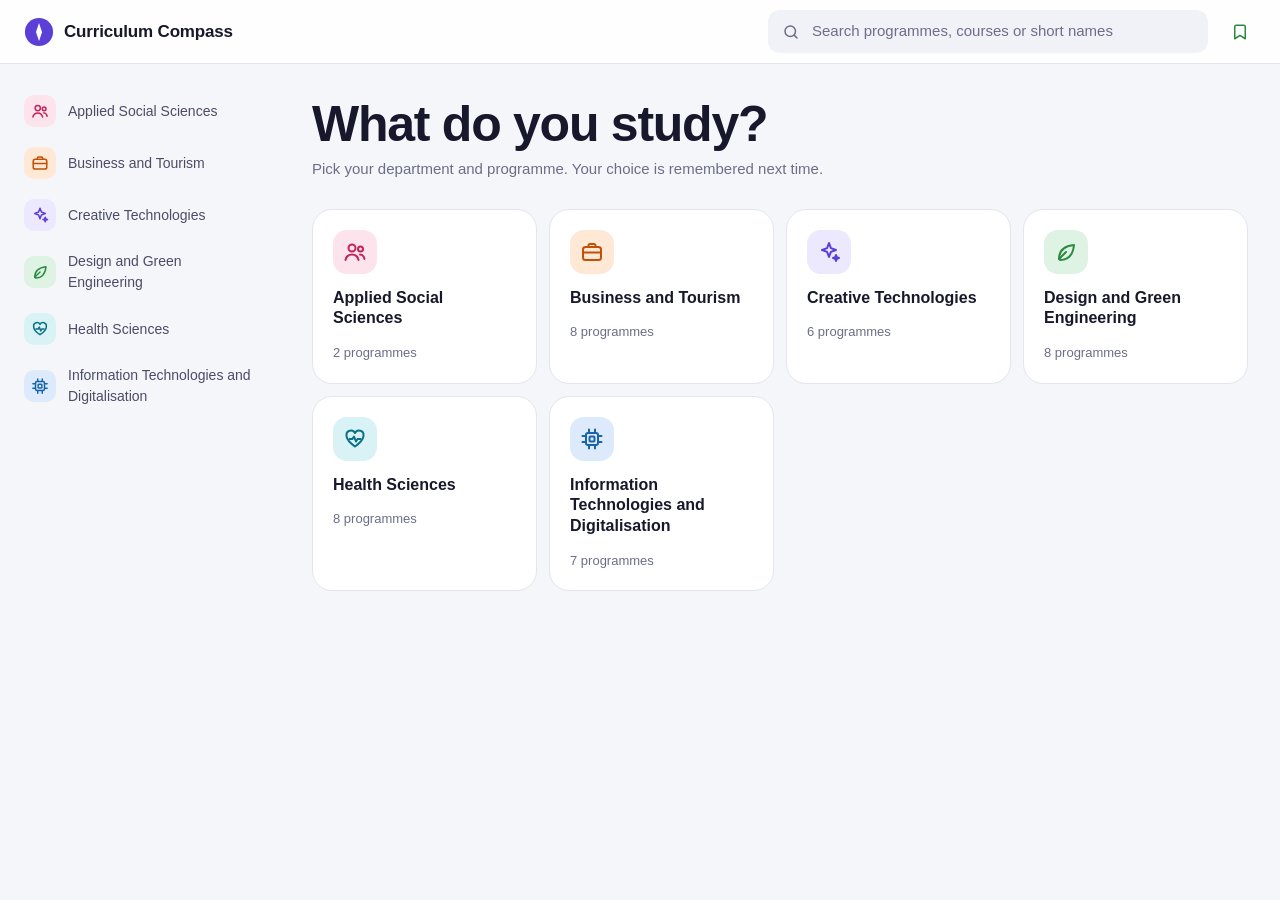
==== index.html @ 70ac7566 "Search, German/English interface, plan for later Co-Authored-By: Claude Opus 5.5 <noreply@anthropic." ====
<!doctype html>
<html lang="en">
<head>
  <meta charset="utf-8">
  <meta name="viewport" content="width=device-width, initial-scale=1">
  <title>Curriculum Compass</title>
  <meta name="description" content="Unofficial overview of the FH Salzburg curricula, tailored to your major, with your electives saved in your browser.">
  <meta name="color-scheme" content="light dark">
  <meta name="theme-color" content="#ffffff" media="(prefers-color-scheme: light)">
  <meta name="theme-color" content="#14151f" media="(prefers-color-scheme: dark)">
  <link rel="icon" href="icon.svg" type="image/svg+xml">
  <link rel="manifest" href="manifest.webmanifest">
  <link rel="stylesheet" href="style.css">
</head>
<body>
  <a class="skip" href="#main" data-l10n="a11y.skip">Skip to content</a>
  <header class="topbar">
    <button class="icon-btn menu-btn" id="menu-btn" type="button" data-l10n-attr="aria-label:nav.showDepartments" aria-expanded="false" aria-controls="side"></button>
    <a class="brand" href="#/" data-l10n-attr="aria-label:app.home">
      <svg class="mark" viewBox="0 0 32 32" aria-hidden="true">
        <circle cx="16" cy="16" r="15" fill="var(--accent)"/>
        <path d="M16 6.5l3.2 9.5L16 25.5l-3.2-9.5z" fill="#fff"/>
        <path d="M16 16h3.2L16 25.5z" fill="#fff" fill-opacity=".5"/>
      </svg>
      <span>Curriculum Compass</span>
    </a>
    <div class="search" id="search-box">
      <label class="search-field">
        <span class="search-icon" aria-hidden="true"></span>
        <input id="search" type="search" autocomplete="off" data-l10n-attr="placeholder:search.placeholder;aria-label:search.label"
               role="combobox" aria-expanded="false" aria-controls="search-results" aria-autocomplete="list">
      </label>
      <div class="search-results" id="search-results" role="listbox"></div>
    </div>
    <span class="status-ico saved" id="saved" tabindex="0" role="img" data-tip="saved" data-l10n-attr="aria-label:status.savedLabel"></span>
  </header>

  <div class="shell">
    <nav class="side" id="side" data-l10n-attr="aria-label:nav.departments"></nav>
    <div class="scrim" id="scrim" aria-hidden="true"></div>

    <main class="main" id="main" tabindex="-1">
      <!-- Start: pick a department and programme -->
      <section class="home" id="home" hidden aria-labelledby="home-title">
        <h1 id="home-title" data-l10n="home.title">What do you study?</h1>
        <p class="subtitle" data-l10n="home.lead"></p>
        <div class="home-stage" id="home-stage"></div>
      </section>

      <div id="page" hidden>
        <div class="title-row">
          <h1 id="title">&nbsp;</h1>
          <button class="icon-btn info" id="prog-info" type="button" data-tip="programme" data-l10n-attr="aria-label:prog.about"></button>
          <button class="icon-btn info" id="share" type="button" data-tip="text" data-l10n-attr="aria-label:prog.share;data-text:prog.share"></button>
        </div>
        <p class="subtitle" id="subtitle"></p>
        <div class="notes-slot" id="notes-slot"></div>

        <div id="pickers"></div>

        <section class="overview" id="overview" aria-label="Semesters"></section>
        <p class="picks-info" id="picks-info"></p>

        <div id="semesters"></div>

        <footer class="foot">
          <p id="source"></p>
          <p data-l10n="foot.disclaimer"></p>
          <p id="report"></p>
          <p><a id="json-link" href="data/index.json" data-l10n="foot.json">Download the data as JSON</a></p>
        </footer>
      </div>
    </main>
  </div>

  <div class="tip" id="tip" role="tooltip"></div>
  <div class="toast" id="toast" role="status" aria-live="polite"></div>

  <script src="app.js"></script>
</body>
</html>
---- style.css ----
/* Curriculum Compass — design "Atlas": quiet surface, details in tooltips. Light and dark follow the system. */
:root {
  --bg: #f5f6fa;
  --surface: #ffffff;
  --surface-2: #f1f2f8;
  --text: #17182b;
  --text-2: #4a4d66;
  --muted: #6b6e88;
  --line: #e3e5ef;
  --line-soft: #eceef5;
  --accent: #5b3fd6;
  --accent-strong: #3f27a8;
  --accent-soft: #ece8fd;
  --accent-line: #ddd5fc;
  --minor: #0b7285;
  --minor-soft: #d9f2f5;
  --minor-line: #bfe6ec;
  --core: #b4b6c8;
  --elec: #e8590c;
  --elec-strong: #a3410a;
  --elec-soft: #fff4eb;
  --warn: #c2410c;
  --warn-soft: #fff1e6;
  --ok: #2b8a3e;
  --tip-bg: #17182b;
  --tip-text: #ffffff;
  --tip-muted: #b9bbd0;
  --tip-chip: #2c2e48;
  --shadow: 0 1px 2px rgba(23, 24, 43, .06), 0 4px 14px rgba(91, 63, 214, .10);
  --tip-shadow: 0 18px 40px rgba(23, 24, 43, .28);
  /* department colours: tile background / icon */
  --as-bg: #fde4ec; --as-fg: #c2255c;
  --bt-bg: #ffe8d6; --bt-fg: #c25106;
  --ct-bg: #ece8fd; --ct-fg: #5b3fd6;
  --ed-bg: #dff3e4; --ed-fg: #2b8a3e;
  --gw-bg: #d9f2f5; --gw-fg: #0b7285;
  --it-bg: #dceafb; --it-fg: #1864ab;
  --spring: cubic-bezier(.2, .9, .25, 1.12);
  --ease-out: cubic-bezier(.16, 1, .3, 1);
  --top: 64px;
  color-scheme: light;
}
@media (prefers-color-scheme: dark) {
  :root {
    --bg: #111219;
    --surface: #1b1c27;
    --surface-2: #242533;
    --text: #eceef8;
    --text-2: #c3c5d6;
    --muted: #9a9db5;
    --line: #2d2f40;
    --line-soft: #262838;
    --accent: #8b74ff;
    --accent-strong: #b3a4ff;
    --accent-soft: #2a2550;
    --accent-line: #3d3570;
    --minor: #3bc9db;
    --minor-soft: #133a40;
    --minor-line: #1f5059;
    --core: #5d6078;
    --elec: #ff9b5c;
    --elec-strong: #ffb383;
    --elec-soft: #3a2516;
    --warn: #ffa26b;
    --warn-soft: #3a2516;
    --ok: #69db7c;
    --tip-bg: #2a2c3e;
    --tip-text: #f4f5fb;
    --tip-muted: #a9abc2;
    --tip-chip: #383b52;
    --shadow: 0 1px 2px rgba(0, 0, 0, .3), 0 6px 18px rgba(0, 0, 0, .35);
    --tip-shadow: 0 18px 40px rgba(0, 0, 0, .5);
    --as-bg: #45192b; --as-fg: #ff8fb5;
    --bt-bg: #45260f; --bt-fg: #ffa94d;
    --ct-bg: #2a2550; --ct-fg: #b3a4ff;
    --ed-bg: #173a22; --ed-fg: #69db7c;
    --gw-bg: #133a40; --gw-fg: #66d9e8;
    --it-bg: #172f4d; --it-fg: #74c0fc;
    color-scheme: dark;
  }
}

* { box-sizing: border-box; }
html { -webkit-text-size-adjust: 100%; }
body {
  margin: 0; background: var(--bg); color: var(--text); transition: background-color .4s, color .4s;
  font: 15px/1.5 Inter, -apple-system, BlinkMacSystemFont, "Segoe UI", Roboto, sans-serif;
}
a { color: var(--accent); }
button { font: inherit; color: inherit; }
svg.i { width: 18px; height: 18px; flex: none; fill: none; stroke: currentColor; stroke-width: 2; stroke-linecap: round; stroke-linejoin: round; }
:focus-visible { outline: 2px solid var(--accent); outline-offset: 2px; }

/* ---------- Top bar ---------- */
.topbar {
  position: sticky; top: 0; z-index: 40; height: var(--top);
  display: flex; align-items: center; gap: 16px; padding: 0 24px;
  background: color-mix(in srgb, var(--surface) 88%, transparent);
  backdrop-filter: saturate(1.6) blur(14px); -webkit-backdrop-filter: saturate(1.6) blur(14px);
  border-bottom: 1px solid var(--line);
}
.brand { display: flex; align-items: center; gap: 10px; color: var(--text); text-decoration: none; font-weight: 700; font-size: 17px; letter-spacing: -.01em; white-space: nowrap; }
.mark { width: 30px; height: 30px; }
.search { position: relative; flex: 0 1 440px; margin-left: auto; min-width: 0; }
.search-field { display: flex; align-items: center; gap: 10px; padding: 9px 14px; border-radius: 12px; background: var(--surface-2); color: var(--muted); transition: box-shadow .2s; }
.search-field:focus-within { box-shadow: 0 0 0 2px var(--accent); }
.search-field input { flex: 1; min-width: 0; border: 0; background: none; font: inherit; color: var(--text); outline: none; }
.search-field input::placeholder { color: var(--muted); }
.search-results {
  position: absolute; top: calc(100% + 8px); left: 0; right: 0; padding: 6px; border-radius: 16px;
  background: var(--surface); border: 1px solid var(--line); box-shadow: var(--tip-shadow);
  opacity: 0; visibility: hidden; transform: translateY(-4px) scale(.98); transform-origin: top center;
  transition: opacity .15s, transform .3s var(--spring), visibility 0s linear .3s;
}
.search-results.open { opacity: 1; visibility: visible; transform: none; transition: opacity .15s, transform .35s var(--spring), visibility 0s; }
.result { display: flex; align-items: center; gap: 12px; width: 100%; padding: 8px 10px; border: 0; border-radius: 10px; background: none; text-align: left; cursor: pointer; }
.result[aria-selected="true"], .result:hover { background: var(--surface-2); }
.result b { display: block; font-weight: 600; }
.result small { display: block; color: var(--muted); font-size: 12px; }
.result mark { background: color-mix(in srgb, var(--elec) 28%, transparent); color: inherit; border-radius: 3px; }
.result-empty { padding: 14px 12px; color: var(--muted); font-size: 14px; }
.result-head { margin: 8px 10px 4px; font-size: 11px; font-weight: 700; letter-spacing: .07em; text-transform: uppercase; color: var(--muted); }
.search-results { max-height: min(70vh, 560px); overflow-y: auto; }
.icon-btn {
  display: grid; place-items: center; flex: none; width: 40px; height: 40px; padding: 0;
  border-radius: 12px; border: 1px solid var(--line); background: var(--surface); color: var(--text-2); cursor: pointer;
  transition: border-color .2s, color .2s, transform .3s var(--spring);
}
.icon-btn:hover { border-color: var(--accent-line); color: var(--accent); }
.icon-btn:active { transform: scale(.94); }
/* Status only (saved / offline): an icon, not a button. */
.status-ico { display: grid; place-items: center; flex: none; width: 32px; height: 32px; border-radius: 50%; cursor: default; }
.saved { color: var(--ok); transition: color .3s; }
.saved.pop svg.i { animation: pop .45s var(--spring) both; }
@keyframes pop { from { opacity: 0; transform: scale(.5) rotate(-12deg); } }
body.is-offline .saved { color: var(--warn); }
.menu-btn { display: none; }

/* ---------- Shell ---------- */
.shell { display: flex; max-width: 1440px; margin: 0 auto; }
.side {
  position: sticky; top: var(--top); align-self: flex-start; flex: 0 0 280px;
  height: calc(100vh - var(--top)); overflow-y: auto; padding: 22px 14px 40px;
  scrollbar-width: thin;
}
.main { flex: 1 1 auto; min-width: 0; padding: 34px 32px 72px; }
.scrim { display: none; }

/* Sidebar */
.dept { margin-bottom: 2px; }
.dept-btn {
  display: flex; align-items: center; gap: 12px; width: 100%; padding: 9px 10px; border: 0; border-radius: 12px;
  background: none; text-align: left; font-size: 14px; font-weight: 500; color: var(--text-2); cursor: pointer;
  transition: background-color .25s, box-shadow .25s, color .2s;
}
.dept-btn:hover { background: color-mix(in srgb, var(--surface) 70%, transparent); color: var(--text); }
.dept.open .dept-btn { background: var(--surface); box-shadow: var(--shadow); color: var(--text); font-weight: 650; }
.dept-ico { display: grid; place-items: center; flex: none; width: 32px; height: 32px; border-radius: 10px; transition: background-color .25s, color .25s; }
.dept-ico svg.i { width: 18px; height: 18px; }
.dept.open .dept-ico { background: var(--fg) !important; color: var(--surface) !important; }
.dept-list { display: grid; grid-template-rows: 0fr; transition: grid-template-rows .4s var(--ease-out); }
.dept.open .dept-list { grid-template-rows: 1fr; }
.dept-list > div { overflow: hidden; }
.dept-list ul { list-style: none; margin: 4px 0 10px 54px; padding: 0 0 0 10px; border-left: 2px solid var(--accent-line); opacity: 0; transform: translateY(-4px); transition: opacity .25s, transform .35s var(--ease-out); }
.dept.open .dept-list ul { opacity: 1; transform: none; }
.prog-link {
  display: flex; align-items: baseline; gap: 6px; padding: 6px 8px; border-radius: 8px;
  font-size: 13px; color: var(--text-2); text-decoration: none; transition: background-color .2s, color .2s;
}
.prog-link:hover { background: var(--surface-2); color: var(--text); }
/* Active = colour and background only; a bolder weight would re-wrap long names and shift the list. */
.prog-link[aria-current="page"] { background: var(--accent-soft); color: var(--accent-strong); }
.prog-link:focus-visible { outline-offset: -2px; }
.list-head { margin: 10px 8px 4px; font-size: 11px; font-weight: 700; letter-spacing: .07em; text-transform: uppercase; color: var(--muted); }
.list-head:first-child { margin-top: 2px; }
.prog-link > span { min-width: 0; }
.prog-link em { display: block; font-style: normal; font-size: 11px; color: var(--muted); }
.prog-link[aria-current="page"] em { color: var(--accent-strong); opacity: .8; }
.prog-link small { margin-left: auto; flex: none; white-space: nowrap; font-size: 11px; font-weight: 600; color: var(--muted); }
.prog-link[aria-current="page"] small { color: var(--accent-strong); }
.missing { padding: 6px 8px; font-size: 13px; color: var(--muted); cursor: default; border-radius: 8px; }
.missing:focus-visible { outline-offset: -2px; }

/* ---------- Page ---------- */
#page, #home { transition: opacity .18s ease-in, transform .18s ease-in; }
#page.out, #home.out { opacity: 0; transform: translateY(-6px); }
#page.in, #home.in { animation: enter .5s var(--ease-out) both; }
.main:focus { outline: none; }

/* Skip link: only visible when focused with the keyboard */
.skip {
  position: fixed; z-index: 120; top: 10px; left: 12px; padding: 10px 14px; border-radius: 10px;
  background: var(--accent); color: #fff; font-weight: 600; text-decoration: none;
  transform: translateY(-160%); transition: transform .3s var(--spring);
}
.skip:focus { transform: none; }

/* ---------- Start page ---------- */
.home h1 { margin-bottom: 0; }
.home-stage { margin-top: 28px; }
.home-grid { display: grid; grid-template-columns: repeat(auto-fill, minmax(220px, 1fr)); gap: 12px; }
.dept-tile {
  display: flex; flex-direction: column; align-items: flex-start; gap: 14px; padding: 20px; border-radius: 20px;
  border: 1px solid var(--line); background: var(--surface); text-align: left; cursor: pointer;
  transition: border-color .25s, transform .35s var(--spring), box-shadow .3s;
}
.dept-tile:hover { transform: translateY(-3px); border-color: color-mix(in srgb, var(--fg) 45%, var(--line)); box-shadow: var(--shadow); }
.dept-tile:active { transform: scale(.98); }
.dept-tile .dept-ico, .home-dept .dept-ico { width: 44px; height: 44px; border-radius: 14px; background: var(--bg); color: var(--fg); transition: transform .45s var(--spring); }
.dept-tile:hover .dept-ico { transform: rotate(-6deg) scale(1.06); }
.dept-tile .dept-ico svg.i, .home-dept .dept-ico svg.i { width: 24px; height: 24px; }
.dept-tile b { font-size: 16px; font-weight: 650; line-height: 1.3; }
.dept-tile small { color: var(--muted); font-size: 13px; }
.back {
  display: inline-flex; align-items: center; gap: 8px; padding: 6px 10px 6px 6px; margin-left: -6px; border: 0; border-radius: 10px;
  background: none; color: var(--accent); font-weight: 600; cursor: pointer; transition: background-color .2s;
}
.back:hover { background: var(--accent-soft); }
.home-dept { display: flex; align-items: center; gap: 14px; margin: 18px 0 14px; }
.home-dept h2 { margin: 0; font-size: 24px; letter-spacing: -.01em; }
.home-list { list-style: none; margin: 0; padding: 0; max-width: 640px; }
.home-list .prog-link { padding: 12px 14px; font-size: 15px; border-radius: 12px; }
.home-list .prog-link em { font-size: 12px; margin-top: 2px; }
.home-list .list-head { margin: 18px 14px 6px; }
.title-row { display: flex; align-items: center; gap: 14px; }
h1 { margin: 0; font-size: clamp(32px, 5vw, 50px); line-height: 1.04; letter-spacing: -.025em; font-weight: 700; }
.info { width: 34px; height: 34px; border-radius: 50%; color: var(--accent); border-color: var(--accent-line); }
.subtitle { margin: 8px 0 0; color: var(--muted); font-size: 15px; }
.notes-slot { display: grid; grid-template-rows: 0fr; justify-items: start; overflow: hidden; transition: grid-template-rows .38s var(--ease-out), margin .38s var(--ease-out); }
.notes-slot.open { grid-template-rows: 1fr; margin-top: 12px; }
.notes-slot > .notes-inner { min-height: 0; overflow: hidden; }
.note-pill {
  display: inline-flex; align-items: center; gap: 8px; padding: 6px 12px; border-radius: 999px; border: 0;
  background: var(--warn-soft); color: var(--warn); font-size: 13px; font-weight: 600; cursor: default;
}
.note-pill svg.i { width: 16px; height: 16px; }

/* Track pickers */
.picker { margin-top: 26px; }
.picker-label { display: flex; align-items: center; gap: 8px; margin: 0 0 10px; font-size: 12px; font-weight: 700; letter-spacing: .07em; text-transform: uppercase; color: var(--muted); }
.picker-label small { text-transform: none; letter-spacing: 0; font-weight: 500; }
.pills { display: flex; flex-wrap: wrap; gap: 10px; }
.pill {
  display: flex; align-items: center; gap: 10px; padding: 11px 16px; border-radius: 14px;
  border: 1px solid var(--line); background: var(--surface); font-size: 15px; font-weight: 600; color: var(--text-2); cursor: pointer;
  transition: background-color .3s var(--ease-out), border-color .3s, color .3s, box-shadow .3s, transform .3s var(--spring);
}
.pill svg.i { width: 20px; height: 20px; color: var(--pill, var(--accent)); transition: color .3s; }
.pill:hover { border-color: var(--pill-line, var(--accent-line)); color: var(--text); }
.pill:active { transform: scale(.97); }
.pill[aria-checked="true"] { background: var(--pill, var(--accent)); border-color: var(--pill, var(--accent)); color: #fff; box-shadow: 0 6px 18px color-mix(in srgb, var(--pill, var(--accent)) 30%, transparent); }
.pill[aria-checked="true"] svg.i { color: #fff; }
.picker.minor { --pill: var(--minor); --pill-line: var(--minor-line); }
@media (prefers-color-scheme: dark) { .pill[aria-checked="true"] { color: #12121a; } .pill[aria-checked="true"] svg.i { color: #12121a; } }

/* Semester cards */
/* All semesters in one row; with more than four the cards stack ring over text so they stay narrow. */
.overview { display: grid; grid-template-columns: repeat(var(--n, 4), minmax(0, 1fr)); gap: 12px; margin-top: 30px; }
.overview.many .sem-card { flex-direction: column; align-items: flex-start; gap: 10px; }
.sem-card {
  display: flex; align-items: center; gap: 14px; padding: 16px; border-radius: 18px; border: 1px solid var(--line);
  background: var(--surface); text-align: left; cursor: pointer; transition: border-color .2s, transform .3s var(--spring);
}
.sem-card:hover { border-color: var(--accent-line); transform: translateY(-2px); }
.ring { width: 46px; height: 46px; flex: none; transition: transform .55s var(--spring); }
.sem-card:hover .ring, .sem-card:focus-visible .ring { transform: rotate(18deg) scale(1.08); }
.ring .track { stroke: var(--line-soft); }
.ring .seg { transition: stroke-dasharray .7s var(--ease-out), stroke-dashoffset .7s var(--ease-out), opacity .3s, stroke-width .4s var(--spring); }
.sem-card:hover .ring .seg, .sem-card:focus-visible .ring .seg { stroke-width: 6; }
.ring .seg.core { stroke: var(--core); }
.ring .seg.spec { stroke: var(--accent); }
.ring .seg.minor { stroke: var(--minor); }
.ring .seg.elec { stroke: var(--elec); }
.sem-card > span { min-width: 0; white-space: nowrap; }
.sem-card small { display: block; font-size: 13px; color: var(--muted); }
.sem-card b { display: block; font-size: 22px; font-weight: 700; letter-spacing: -.01em; font-variant-numeric: tabular-nums; }
.sem-card.off b { color: var(--warn); }
.per-day {
  display: inline-flex; align-items: center; gap: 5px; margin-top: 6px; padding: 2px 8px 2px 6px; border-radius: 999px;
  background: var(--surface-2); color: var(--text-2); font-size: 12px; font-style: normal; font-weight: 500;
}
.per-day svg.i { width: 12px; height: 12px; stroke-width: 2.2; }
.picks-info { display: flex; align-items: center; gap: 8px; min-height: 22px; margin: 12px 0 0; font-size: 13px; color: var(--muted); }
.picks-info svg.i { width: 16px; height: 16px; color: var(--elec); }

/* Semesters */
.semester { margin-top: 46px; scroll-margin-top: calc(var(--top) + 20px); }
.sem-head { display: flex; align-items: baseline; justify-content: space-between; gap: 12px; margin-bottom: 4px; }
.sem-head h2 { margin: 0; font-size: 28px; letter-spacing: -.02em; }
.sem-head .sum { display: inline-flex; align-items: center; gap: 8px; border: 0; background: none; padding: 4px 0; font-size: 14px; font-weight: 600; color: var(--muted); cursor: default; }
.sem-head .warn-ico { display: inline-grid; place-items: center; color: var(--warn); }
.group { margin-top: 18px; }
.group-head { display: flex; align-items: center; gap: 8px; margin: 0 0 10px; font-size: 14px; font-weight: 650; color: var(--text-2); }
.group-head svg.i { width: 18px; height: 18px; }
.group-head.spec { color: var(--accent-strong); }
.group-head.minor { color: var(--minor); }
.group-head.elec { color: var(--elec-strong); }
.group-head .rule { font-weight: 500; color: var(--muted); }
.group-head .hint { display: inline-grid; place-items: center; width: 24px; height: 24px; padding: 0; border: 0; border-radius: 50%; background: none; color: var(--muted); cursor: default; }
.group-head .hint svg.i { width: 16px; height: 16px; }
.group-head .clear {
  margin-left: auto; border: 0; background: none; padding: 2px 4px; font-size: 13px; color: var(--accent); cursor: pointer;
  opacity: 0; transform: translateX(6px); visibility: hidden;
  transition: opacity .2s, transform .35s var(--spring), visibility 0s linear .35s;
}
.group-head .clear.show { opacity: 1; transform: none; visibility: visible; transition: opacity .2s, transform .35s var(--spring), visibility 0s; }
.slot { transition: height .45s var(--ease-out); }
.slot.sizing { overflow: hidden; }
.rows { display: flex; flex-direction: column; gap: 6px; }

/* A course: one line, folds out its details */
.course {
  border-radius: 14px; border: 1px solid var(--line-soft); background: var(--surface);
  transition: border-color .2s, background-color .2s, box-shadow .3s;
}
.course:hover, .course.open { border-color: var(--row-line, var(--line)); }
.course.open { box-shadow: var(--shadow); }
.course.spec { --row-line: var(--accent-line); border-color: color-mix(in srgb, var(--accent-line) 60%, var(--line-soft)); }
.course.minor { --row-line: var(--minor-line); }
.row { display: flex; align-items: center; gap: 10px; padding: 7px 16px; cursor: pointer; }
.stripe { flex: none; width: 4px; height: 22px; border-radius: 2px; background: var(--core); }
.course.spec .stripe { background: var(--accent); }
.course.minor .stripe { background: var(--minor); }
.row-title { flex: 1; min-width: 0; padding: 6px 0; border: 0; background: none; text-align: left; font-weight: 550; color: var(--text); cursor: pointer; }
.row-title:focus-visible { outline-offset: 4px; border-radius: 4px; }
.row .chev { width: 16px; height: 16px; color: var(--muted); transition: transform .4s var(--spring), color .2s; }
.course:hover .chev { color: var(--text-2); }
.course.open .chev { transform: rotate(180deg); }
.details { display: grid; grid-template-rows: 0fr; transition: grid-template-rows .42s var(--ease-out); }
.course.open .details { grid-template-rows: 1fr; }
.details > div { overflow: hidden; }
.details .inner {
  padding: 2px 18px 16px 30px; font-size: 14px; color: var(--text-2);
  opacity: 0; transform: translateY(-6px); transition: opacity .2s ease-in, transform .3s ease-in;
}
.course.open .details .inner { opacity: 1; transform: none; transition: opacity .3s ease-out .06s, transform .45s var(--spring) .04s; }
.details h4.first { margin-top: 4px; }
.details h4 { margin: 14px 0 4px; font-size: 13px; font-weight: 650; color: var(--text); }
.details p { margin: 0; max-width: 75ch; line-height: 1.55; }
.details .facts { font-size: 13px; color: var(--muted); }
.details .meta { margin-top: 12px; font-size: 12px; color: var(--muted); }
.chip { flex: none; padding: 3px 8px; border-radius: 7px; background: var(--surface-2); font-size: 12px; font-weight: 650; color: var(--text-2); cursor: default; }
.num { flex: none; text-align: right; font-size: 13px; color: var(--muted); font-variant-numeric: tabular-nums; cursor: default; }
.num.sws { width: 60px; }
.num.assess { width: 48px; }
.num.hours { width: 52px; }
.num.ects { width: 72px; font-size: 14px; font-weight: 650; color: var(--text-2); }
.course.spec .num.ects { color: var(--accent-strong); }
.course.minor .num.ects { color: var(--minor); }

/* Choice cards */
.cards { display: grid; grid-template-columns: repeat(auto-fill, minmax(230px, 1fr)); gap: 10px; }
.opt {
  display: flex; align-items: center; gap: 12px; padding: 14px 16px; border-radius: 16px;
  border: 1px solid var(--line); background: var(--surface); text-align: left; cursor: pointer;
  transition: border-color .25s, background-color .3s var(--ease-out), opacity .35s var(--ease-out), transform .3s var(--spring);
}
.opt:hover { border-color: var(--opt, var(--elec)); }
.opt:active { transform: scale(.98); }
.opt .box { display: grid; place-items: center; flex: none; width: 24px; height: 24px; border-radius: 50%; border: 2px solid color-mix(in srgb, var(--muted) 60%, transparent); color: #fff; transition: background-color .25s, border-color .25s; }
.opt.multi .box { border-radius: 7px; }
.opt .box svg.i { width: 13px; height: 13px; stroke-width: 3; opacity: 0; transform: scale(.4); transition: opacity .2s, transform .35s var(--spring); }
.opt[aria-checked="true"] { border: 1px solid var(--opt, var(--elec)); background: var(--opt-soft, var(--elec-soft)); box-shadow: inset 0 0 0 1px var(--opt, var(--elec)); }
.opt[aria-checked="true"] .box { background: var(--opt, var(--elec)); border-color: var(--opt, var(--elec)); }
.opt[aria-checked="true"] .box svg.i { opacity: 1; transform: none; }
.opt .lbl { flex: 1; min-width: 0; font-weight: 600; }
.opt .lbl small { display: block; font-weight: 500; font-size: 12px; color: var(--muted); }
.opt .e { flex: none; font-size: 13px; font-weight: 650; color: var(--opt-strong, var(--elec-strong)); }
.opt .tag { display: inline-block; margin-left: 6px; padding: 1px 7px; border-radius: 999px; background: var(--accent); color: #fff; font-size: 11px; font-weight: 650; vertical-align: 1px; }
.opt[disabled] { cursor: default; }
.group.full .opt[aria-checked="false"] { opacity: .55; }
.group.spec-choice { --opt: var(--accent); --opt-soft: var(--accent-soft); --opt-strong: var(--accent-strong); }
.slot-card {
  display: flex; align-items: center; gap: 12px; padding: 14px 16px; border-radius: 16px;
  border: 1.5px dashed var(--line); background: transparent; cursor: default; text-align: left;
}
.slot-card .lbl { flex: 1; font-weight: 600; color: var(--text-2); }
.slot-card .e { font-size: 13px; font-weight: 650; color: var(--muted); }

/* A course reached from the search glows briefly */
.flash { animation: flash 1.6s var(--ease-out) both; }
@keyframes flash {
  0%, 30% { box-shadow: 0 0 0 3px var(--accent); border-color: var(--accent); }
  100% { box-shadow: 0 0 0 3px transparent; }
}

/* Toast (link copied, shared plan opened) */
.toast {
  position: fixed; z-index: 110; left: 50%; bottom: 24px; display: flex; align-items: center; gap: 14px;
  padding: 12px 16px; border-radius: 14px; background: var(--tip-bg); color: var(--tip-text); box-shadow: var(--tip-shadow);
  font-size: 14px; opacity: 0; pointer-events: none; transform: translate(-50%, 12px) scale(.98);
  transition: opacity .2s ease-in, transform .25s ease-in;
}
.toast.show { opacity: 1; pointer-events: auto; transform: translate(-50%, 0); transition: opacity .2s ease-out, transform .4s var(--spring); }
.toast button { border: 0; background: none; padding: 2px 4px; color: var(--accent-strong); font-weight: 650; cursor: pointer; }
@media (prefers-color-scheme: light) { .toast button { color: #b3a4ff; } }

.foot { margin-top: 64px; padding-top: 20px; border-top: 1px solid var(--line); font-size: 13px; color: var(--muted); }
.foot p { margin: 4px 0; }

/* ---------- Tooltip (one shared element) ---------- */
.tip {
  position: fixed; z-index: 100; top: 0; left: 0; max-width: min(360px, calc(100vw - 24px));
  padding: 12px 14px; border-radius: 14px; background: var(--tip-bg); color: var(--tip-text);
  font-size: 13px; line-height: 1.45; box-shadow: var(--tip-shadow); pointer-events: none;
  opacity: 0; transform: translateY(var(--from, 6px)) scale(.98);
  transition: opacity .14s ease-in, transform .2s ease-in;
}
.tip.show { opacity: 1; transform: none; transition: opacity .18s ease-out, transform .32s var(--spring); }
.tip::after {
  content: ""; position: absolute; left: var(--ax, 50%); margin-left: -7px; border: 7px solid transparent;
}
.tip.above::after { top: 100%; border-top-color: var(--tip-bg); }
.tip.below::after { bottom: 100%; border-bottom-color: var(--tip-bg); }
.tip.below { --from: -6px; }
.tip b { font-weight: 650; }
.tip .t-title { display: block; font-size: 14px; margin-bottom: 6px; }
.tip .t-muted { display: block; color: var(--tip-muted); }
.tip .t-meta { display: block; margin-top: 8px; font-size: 12px; color: var(--tip-muted); }
.tip .t-line { display: flex; justify-content: space-between; gap: 16px; }
.tip .t-sep { display: block; height: 1px; margin: 8px 0; background: color-mix(in srgb, var(--tip-text) 14%, transparent); }
.tip .t-line i { display: inline-block; width: 8px; height: 8px; border-radius: 50%; margin-right: 8px; }
.tip ul { margin: 6px 0 0; padding-left: 16px; }
.tip li + li { margin-top: 2px; }
.tip p { margin: 0; }
.tip p + p { margin-top: 8px; }
.tip.small { padding: 8px 12px; font-size: 12px; white-space: nowrap; }

/* ---------- Motion ---------- */
.enter { animation: enter .5s var(--ease-out) both; animation-delay: calc(var(--i, 0) * 30ms); }
.leave { animation: leave .16s ease-in both; }
@keyframes enter { from { opacity: 0; transform: translateY(8px); filter: blur(3px); } }
@keyframes leave { to { opacity: 0; transform: translateY(-6px); } }

/* ---------- Small screens ---------- */
@media (max-width: 900px) {
  :root { --top: 60px; }
  .topbar { padding: 0 12px; gap: 10px; }
  .menu-btn { display: grid; }
  .brand span { display: none; }
  .side {
    position: fixed; z-index: 60; top: 0; left: 0; bottom: 0; height: auto; width: min(300px, 86vw);
    background: var(--bg); box-shadow: var(--tip-shadow); padding-top: 18px;
    transform: translateX(-104%); transition: transform .4s var(--ease-out);
  }
  body.side-open .side { transform: none; }
  .scrim { display: block; position: fixed; inset: 0; z-index: 55; background: rgba(0, 0, 0, .25); opacity: 0; pointer-events: none; transition: opacity .3s; }
  body.side-open .scrim { opacity: 1; pointer-events: auto; }
  .main { padding: 26px 16px 56px; }
}
@media (max-width: 1100px) {
  .overview.many { --n: 3 !important; }
}
@media (max-width: 600px) {
  .overview { --n: 2 !important; gap: 8px; }
  .overview.many { --n: 3 !important; }
  .sem-card { gap: 10px; padding: 12px; }
  .ring { width: 36px; height: 36px; }
  .sem-card b { font-size: 18px; }
  .num.sws, .num.assess, .num.hours { display: none; }
  .row { padding: 6px 12px; }
  .details .inner { padding-left: 24px; padding-right: 12px; }
  .search-field { padding: 8px 12px; }
}
/* Touch: tooltips open as a card at the bottom */
@media (hover: none) {
  .tip.sheet { left: 12px !important; right: 12px; top: auto !important; bottom: 12px; max-width: none; white-space: normal; --from: 12px; }
  .tip.sheet::after { display: none; }
}
@media (prefers-reduced-motion: reduce) {
  *, *::before, *::after { animation-duration: 1ms !important; animation-delay: 0ms !important; transition-duration: 1ms !important; }
}
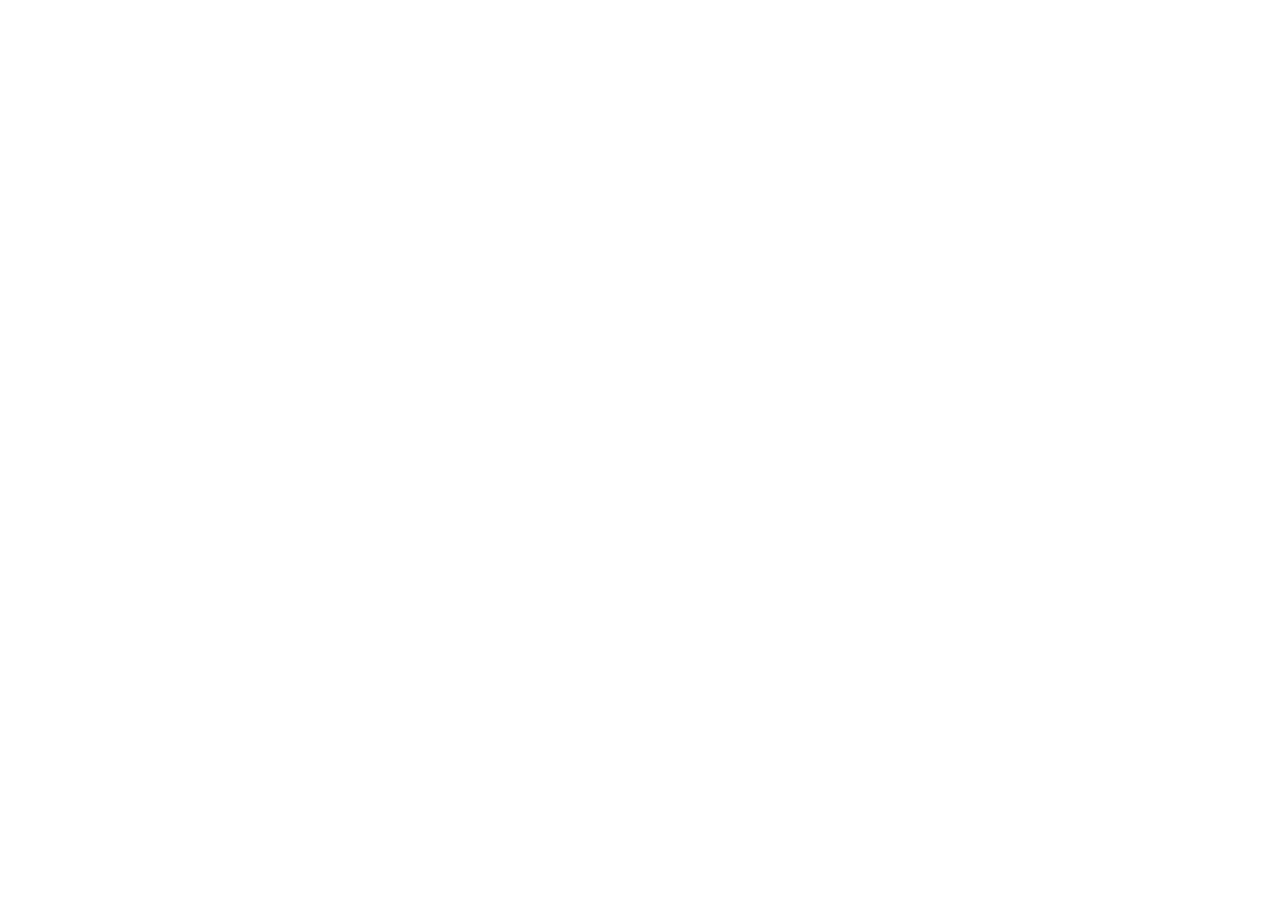
==== commit f989f48b: "Redirect to simon.schnetzer.at/compass Co-Authored-By: Claude Opus 5.5 <noreply@anthropic.com>" ====
--- a/index.html
+++ b/index.html
@@ -3,79 +3,15 @@
 <head>
   <meta charset="utf-8">
   <meta name="viewport" content="width=device-width, initial-scale=1">
-  <title>Curriculum Compass</title>
-  <meta name="description" content="Unofficial overview of the FH Salzburg curricula, tailored to your major, with your electives saved in your browser.">
-  <meta name="color-scheme" content="light dark">
-  <meta name="theme-color" content="#ffffff" media="(prefers-color-scheme: light)">
-  <meta name="theme-color" content="#14151f" media="(prefers-color-scheme: dark)">
-  <link rel="icon" href="icon.svg" type="image/svg+xml">
-  <link rel="manifest" href="manifest.webmanifest">
-  <link rel="stylesheet" href="style.css">
+  <title>Curriculum Compass has moved</title>
+  <meta name="robots" content="noindex">
+  <link rel="canonical" href="https://simon.schnetzer.at/compass/">
+  <!-- Keeps the #/programme/... part, so old links still open the same view. -->
+  <script>location.replace("https://simon.schnetzer.at/compass/" + location.hash);</script>
+  <noscript><meta http-equiv="refresh" content="0; url=https://simon.schnetzer.at/compass/"></noscript>
+  <style>body{font:16px/1.5 system-ui,sans-serif;max-width:32rem;margin:20vh auto;padding:0 16px;color:#1d1d29}</style>
 </head>
 <body>
-  <a class="skip" href="#main" data-l10n="a11y.skip">Skip to content</a>
-  <header class="topbar">
-    <button class="icon-btn menu-btn" id="menu-btn" type="button" data-l10n-attr="aria-label:nav.showDepartments" aria-expanded="false" aria-controls="side"></button>
-    <a class="brand" href="#/" data-l10n-attr="aria-label:app.home">
-      <svg class="mark" viewBox="0 0 32 32" aria-hidden="true">
-        <circle cx="16" cy="16" r="15" fill="var(--accent)"/>
-        <path d="M16 6.5l3.2 9.5L16 25.5l-3.2-9.5z" fill="#fff"/>
-        <path d="M16 16h3.2L16 25.5z" fill="#fff" fill-opacity=".5"/>
-      </svg>
-      <span>Curriculum Compass</span>
-    </a>
-    <div class="search" id="search-box">
-      <label class="search-field">
-        <span class="search-icon" aria-hidden="true"></span>
-        <input id="search" type="search" autocomplete="off" data-l10n-attr="placeholder:search.placeholder;aria-label:search.label"
-               role="combobox" aria-expanded="false" aria-controls="search-results" aria-autocomplete="list">
-      </label>
-      <div class="search-results" id="search-results" role="listbox"></div>
-    </div>
-    <span class="status-ico saved" id="saved" tabindex="0" role="img" data-tip="saved" data-l10n-attr="aria-label:status.savedLabel"></span>
-  </header>
-
-  <div class="shell">
-    <nav class="side" id="side" data-l10n-attr="aria-label:nav.departments"></nav>
-    <div class="scrim" id="scrim" aria-hidden="true"></div>
-
-    <main class="main" id="main" tabindex="-1">
-      <!-- Start: pick a department and programme -->
-      <section class="home" id="home" hidden aria-labelledby="home-title">
-        <h1 id="home-title" data-l10n="home.title">What do you study?</h1>
-        <p class="subtitle" data-l10n="home.lead"></p>
-        <div class="home-stage" id="home-stage"></div>
-      </section>
-
-      <div id="page" hidden>
-        <div class="title-row">
-          <h1 id="title">&nbsp;</h1>
-          <button class="icon-btn info" id="prog-info" type="button" data-tip="programme" data-l10n-attr="aria-label:prog.about"></button>
-          <button class="icon-btn info" id="share" type="button" data-tip="text" data-l10n-attr="aria-label:prog.share;data-text:prog.share"></button>
-        </div>
-        <p class="subtitle" id="subtitle"></p>
-        <div class="notes-slot" id="notes-slot"></div>
-
-        <div id="pickers"></div>
-
-        <section class="overview" id="overview" aria-label="Semesters"></section>
-        <p class="picks-info" id="picks-info"></p>
-
-        <div id="semesters"></div>
-
-        <footer class="foot">
-          <p id="source"></p>
-          <p data-l10n="foot.disclaimer"></p>
-          <p id="report"></p>
-          <p><a id="json-link" href="data/index.json" data-l10n="foot.json">Download the data as JSON</a></p>
-        </footer>
-      </div>
-    </main>
-  </div>
-
-  <div class="tip" id="tip" role="tooltip"></div>
-  <div class="toast" id="toast" role="status" aria-live="polite"></div>
-
-  <script src="app.js"></script>
+  <p>Curriculum Compass has moved to <a href="https://simon.schnetzer.at/compass/">simon.schnetzer.at/compass</a>.</p>
 </body>
 </html>
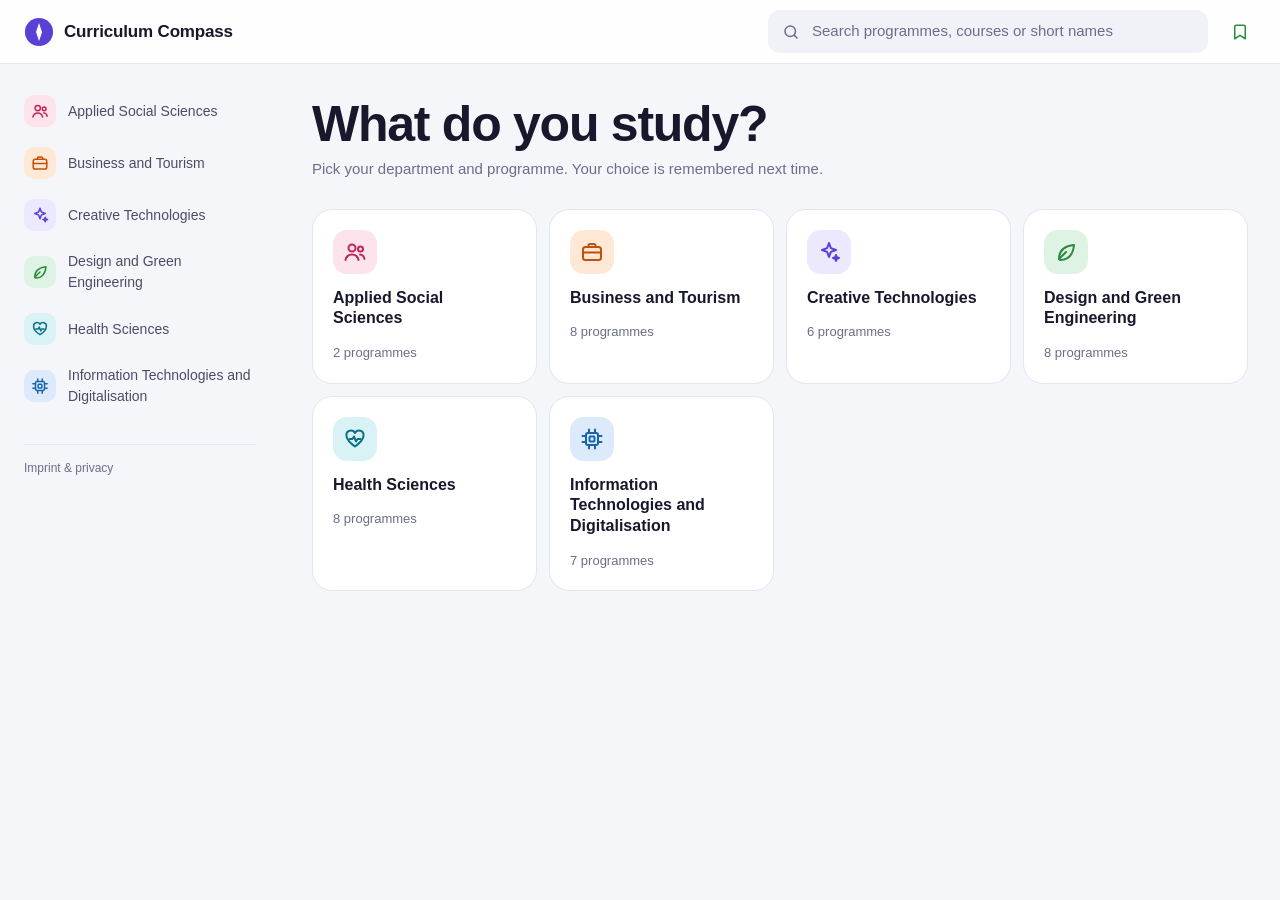
==== commit 2b6a79c8: "Choices as one fold-out entry, swipe away tooltip cards, full-height mobile sidebar, leaner tooltips" ====
--- a/index.html
+++ b/index.html
@@ -3,15 +3,79 @@
 <head>
   <meta charset="utf-8">
   <meta name="viewport" content="width=device-width, initial-scale=1">
-  <title>Curriculum Compass has moved</title>
-  <meta name="robots" content="noindex">
-  <link rel="canonical" href="https://simon.schnetzer.at/compass/">
-  <!-- Keeps the #/programme/... part, so old links still open the same view. -->
-  <script>location.replace("https://simon.schnetzer.at/compass/" + location.hash);</script>
-  <noscript><meta http-equiv="refresh" content="0; url=https://simon.schnetzer.at/compass/"></noscript>
-  <style>body{font:16px/1.5 system-ui,sans-serif;max-width:32rem;margin:20vh auto;padding:0 16px;color:#1d1d29}</style>
+  <title>Curriculum Compass</title>
+  <meta name="description" content="Unofficial overview of the FH Salzburg curricula, tailored to your major, with your electives saved in your browser.">
+  <meta name="color-scheme" content="light dark">
+  <meta name="theme-color" content="#ffffff" media="(prefers-color-scheme: light)">
+  <meta name="theme-color" content="#14151f" media="(prefers-color-scheme: dark)">
+  <link rel="icon" href="icon.svg" type="image/svg+xml">
+  <link rel="manifest" href="manifest.webmanifest">
+  <link rel="stylesheet" href="style.css">
 </head>
 <body>
-  <p>Curriculum Compass has moved to <a href="https://simon.schnetzer.at/compass/">simon.schnetzer.at/compass</a>.</p>
+  <a class="skip" href="#main" data-l10n="a11y.skip">Skip to content</a>
+  <header class="topbar">
+    <button class="icon-btn menu-btn" id="menu-btn" type="button" data-l10n-attr="aria-label:nav.showDepartments" aria-expanded="false" aria-controls="side"></button>
+    <a class="brand" href="#/" data-l10n-attr="aria-label:app.home">
+      <svg class="mark" viewBox="0 0 32 32" aria-hidden="true">
+        <circle cx="16" cy="16" r="15" fill="var(--accent)"/>
+        <path d="M16 6.5l3.2 9.5L16 25.5l-3.2-9.5z" fill="#fff"/>
+        <path d="M16 16h3.2L16 25.5z" fill="#fff" fill-opacity=".5"/>
+      </svg>
+      <span>Curriculum Compass</span>
+    </a>
+    <div class="search" id="search-box">
+      <label class="search-field">
+        <span class="search-icon" aria-hidden="true"></span>
+        <input id="search" type="search" autocomplete="off" data-l10n-attr="placeholder:search.placeholder;aria-label:search.label"
+               role="combobox" aria-expanded="false" aria-controls="search-results" aria-autocomplete="list">
+      </label>
+      <div class="search-results" id="search-results" role="listbox"></div>
+    </div>
+    <span class="status-ico saved" id="saved" tabindex="0" role="img" data-tip="saved" data-l10n-attr="aria-label:status.savedLabel"></span>
+  </header>
+
+  <div class="shell">
+    <nav class="side" id="side" data-l10n-attr="aria-label:nav.departments"></nav>
+    <div class="scrim" id="scrim" aria-hidden="true"></div>
+
+    <main class="main" id="main" tabindex="-1">
+      <!-- Start: pick a department and programme -->
+      <section class="home" id="home" hidden aria-labelledby="home-title">
+        <h1 id="home-title" data-l10n="home.title">What do you study?</h1>
+        <p class="subtitle" data-l10n="home.lead"></p>
+        <div class="home-stage" id="home-stage"></div>
+      </section>
+
+      <div id="page" hidden>
+        <div class="title-row">
+          <h1 id="title">&nbsp;</h1>
+          <button class="icon-btn info" id="prog-info" type="button" data-tip="programme" data-l10n-attr="aria-label:prog.about"></button>
+          <button class="icon-btn info" id="share" type="button" data-tip="text" data-touch-silent data-l10n-attr="aria-label:prog.share;data-text:prog.share"></button>
+        </div>
+        <p class="subtitle" id="subtitle"></p>
+        <div class="notes-slot" id="notes-slot"></div>
+
+        <div id="pickers"></div>
+
+        <section class="overview" id="overview" aria-label="Semesters"></section>
+        <p class="picks-info" id="picks-info"></p>
+
+        <div id="semesters"></div>
+
+        <footer class="foot">
+          <p id="source"></p>
+          <p data-l10n="foot.disclaimer"></p>
+          <p id="report"></p>
+          <p><a id="json-link" href="data/index.json" data-l10n="foot.json">Download the data as JSON</a></p>
+        </footer>
+      </div>
+    </main>
+  </div>
+
+  <div class="tip" id="tip" role="tooltip"></div>
+  <div class="toast" id="toast" role="status" aria-live="polite"></div>
+
+  <script src="app.js"></script>
 </body>
 </html>
--- a/style.css
+++ b/style.css
@@ -0,0 +1,495 @@
+/* Curriculum Compass — design "Atlas": quiet surface, details in tooltips. Light and dark follow the system. */
+:root {
+  --bg: #f5f6fa;
+  --surface: #ffffff;
+  --surface-2: #f1f2f8;
+  --text: #17182b;
+  --text-2: #4a4d66;
+  --muted: #6b6e88;
+  --line: #e3e5ef;
+  --line-soft: #eceef5;
+  --accent: #5b3fd6;
+  --accent-strong: #3f27a8;
+  --accent-soft: #ece8fd;
+  --accent-line: #ddd5fc;
+  --minor: #0b7285;
+  --minor-soft: #d9f2f5;
+  --minor-line: #bfe6ec;
+  --core: #b4b6c8;
+  --elec: #e8590c;
+  --elec-strong: #a3410a;
+  --elec-soft: #fff4eb;
+  --warn: #c2410c;
+  --warn-soft: #fff1e6;
+  --ok: #2b8a3e;
+  --tip-bg: #17182b;
+  --tip-text: #ffffff;
+  --tip-muted: #b9bbd0;
+  --tip-chip: #2c2e48;
+  --shadow: 0 1px 2px rgba(23, 24, 43, .06), 0 4px 14px rgba(91, 63, 214, .10);
+  --tip-shadow: 0 18px 40px rgba(23, 24, 43, .28);
+  /* department colours: tile background / icon */
+  --as-bg: #fde4ec; --as-fg: #c2255c;
+  --bt-bg: #ffe8d6; --bt-fg: #c25106;
+  --ct-bg: #ece8fd; --ct-fg: #5b3fd6;
+  --ed-bg: #dff3e4; --ed-fg: #2b8a3e;
+  --gw-bg: #d9f2f5; --gw-fg: #0b7285;
+  --it-bg: #dceafb; --it-fg: #1864ab;
+  --spring: cubic-bezier(.2, .9, .25, 1.12);
+  --ease-out: cubic-bezier(.16, 1, .3, 1);
+  --top: 64px;
+  color-scheme: light;
+}
+@media (prefers-color-scheme: dark) {
+  :root {
+    --bg: #111219;
+    --surface: #1b1c27;
+    --surface-2: #242533;
+    --text: #eceef8;
+    --text-2: #c3c5d6;
+    --muted: #9a9db5;
+    --line: #2d2f40;
+    --line-soft: #262838;
+    --accent: #8b74ff;
+    --accent-strong: #b3a4ff;
+    --accent-soft: #2a2550;
+    --accent-line: #3d3570;
+    --minor: #3bc9db;
+    --minor-soft: #133a40;
+    --minor-line: #1f5059;
+    --core: #5d6078;
+    --elec: #ff9b5c;
+    --elec-strong: #ffb383;
+    --elec-soft: #3a2516;
+    --warn: #ffa26b;
+    --warn-soft: #3a2516;
+    --ok: #69db7c;
+    --tip-bg: #2a2c3e;
+    --tip-text: #f4f5fb;
+    --tip-muted: #a9abc2;
+    --tip-chip: #383b52;
+    --shadow: 0 1px 2px rgba(0, 0, 0, .3), 0 6px 18px rgba(0, 0, 0, .35);
+    --tip-shadow: 0 18px 40px rgba(0, 0, 0, .5);
+    --as-bg: #45192b; --as-fg: #ff8fb5;
+    --bt-bg: #45260f; --bt-fg: #ffa94d;
+    --ct-bg: #2a2550; --ct-fg: #b3a4ff;
+    --ed-bg: #173a22; --ed-fg: #69db7c;
+    --gw-bg: #133a40; --gw-fg: #66d9e8;
+    --it-bg: #172f4d; --it-fg: #74c0fc;
+    color-scheme: dark;
+  }
+}
+
+* { box-sizing: border-box; }
+html { -webkit-text-size-adjust: 100%; }
+body {
+  margin: 0; background: var(--bg); color: var(--text); transition: background-color .4s, color .4s;
+  font: 15px/1.5 Inter, -apple-system, BlinkMacSystemFont, "Segoe UI", Roboto, sans-serif;
+}
+a { color: var(--accent); }
+button { font: inherit; color: inherit; }
+svg.i { width: 18px; height: 18px; flex: none; fill: none; stroke: currentColor; stroke-width: 2; stroke-linecap: round; stroke-linejoin: round; }
+:focus-visible { outline: 2px solid var(--accent); outline-offset: 2px; }
+
+/* ---------- Top bar ---------- */
+.topbar {
+  position: sticky; top: 0; z-index: 40; height: var(--top);
+  display: flex; align-items: center; gap: 16px; padding: 0 24px;
+  background: color-mix(in srgb, var(--surface) 88%, transparent);
+  backdrop-filter: saturate(1.6) blur(14px); -webkit-backdrop-filter: saturate(1.6) blur(14px);
+  border-bottom: 1px solid var(--line);
+}
+.brand { display: flex; align-items: center; gap: 10px; color: var(--text); text-decoration: none; font-weight: 700; font-size: 17px; letter-spacing: -.01em; white-space: nowrap; }
+.mark { width: 30px; height: 30px; }
+.search { position: relative; flex: 0 1 440px; margin-left: auto; min-width: 0; }
+.search-field { display: flex; align-items: center; gap: 10px; padding: 9px 14px; border-radius: 12px; background: var(--surface-2); color: var(--muted); transition: box-shadow .2s; }
+.search-field:focus-within { box-shadow: 0 0 0 2px var(--accent); }
+.search-field input { flex: 1; min-width: 0; border: 0; background: none; font: inherit; color: var(--text); outline: none; }
+.search-field input::placeholder { color: var(--muted); }
+.search-results {
+  position: absolute; top: calc(100% + 8px); left: 0; right: 0; padding: 6px; border-radius: 16px;
+  background: var(--surface); border: 1px solid var(--line); box-shadow: var(--tip-shadow);
+  opacity: 0; visibility: hidden; transform: translateY(-4px) scale(.98); transform-origin: top center;
+  transition: opacity .15s, transform .3s var(--spring), visibility 0s linear .3s;
+}
+.search-results.open { opacity: 1; visibility: visible; transform: none; transition: opacity .15s, transform .35s var(--spring), visibility 0s; }
+.result { display: flex; align-items: center; gap: 12px; width: 100%; padding: 8px 10px; border: 0; border-radius: 10px; background: none; text-align: left; cursor: pointer; }
+.result[aria-selected="true"], .result:hover { background: var(--surface-2); }
+.result b { display: block; font-weight: 600; }
+.result small { display: block; color: var(--muted); font-size: 12px; }
+.result mark { background: color-mix(in srgb, var(--elec) 28%, transparent); color: inherit; border-radius: 3px; }
+.result-empty { padding: 14px 12px; color: var(--muted); font-size: 14px; }
+.result-head { margin: 8px 10px 4px; font-size: 11px; font-weight: 700; letter-spacing: .07em; text-transform: uppercase; color: var(--muted); }
+.search-results { max-height: min(70vh, 560px); overflow-y: auto; }
+.icon-btn {
+  display: grid; place-items: center; flex: none; width: 40px; height: 40px; padding: 0;
+  border-radius: 12px; border: 1px solid var(--line); background: var(--surface); color: var(--text-2); cursor: pointer;
+  transition: border-color .2s, color .2s, transform .3s var(--spring);
+}
+.icon-btn:hover { border-color: var(--accent-line); color: var(--accent); }
+.icon-btn:active { transform: scale(.94); }
+/* Status only (saved / offline): an icon, not a button. */
+.status-ico { display: grid; place-items: center; flex: none; width: 32px; height: 32px; border-radius: 50%; cursor: default; }
+.saved { color: var(--ok); transition: color .3s; }
+.saved.pop svg.i { animation: pop .45s var(--spring) both; }
+@keyframes pop { from { opacity: 0; transform: scale(.5) rotate(-12deg); } }
+body.is-offline .saved { color: var(--warn); }
+.menu-btn { display: none; }
+
+/* ---------- Shell ---------- */
+.shell { display: flex; max-width: 1440px; margin: 0 auto; }
+.side {
+  position: sticky; top: var(--top); align-self: flex-start; flex: 0 0 280px;
+  height: calc(100vh - var(--top)); overflow-y: auto; padding: 22px 14px 40px;
+  scrollbar-width: thin;
+}
+.main { flex: 1 1 auto; min-width: 0; padding: 34px 32px 72px; }
+.scrim { display: none; }
+
+/* Sidebar */
+.side-legal {
+  display: block; margin: 28px 10px 0; padding-top: 14px; border-top: 1px solid var(--line);
+  font-size: 12px; color: var(--muted); text-decoration: none; transition: color .2s;
+}
+.side-legal:hover { color: var(--text); }
+.dept { margin-bottom: 2px; }
+.dept-btn {
+  display: flex; align-items: center; gap: 12px; width: 100%; padding: 9px 10px; border: 0; border-radius: 12px;
+  background: none; text-align: left; font-size: 14px; font-weight: 500; color: var(--text-2); cursor: pointer;
+  transition: background-color .25s, box-shadow .25s, color .2s;
+}
+.dept-btn:hover { background: color-mix(in srgb, var(--surface) 70%, transparent); color: var(--text); }
+.dept.open .dept-btn { background: var(--surface); box-shadow: var(--shadow); color: var(--text); font-weight: 650; }
+.dept-ico { display: grid; place-items: center; flex: none; width: 32px; height: 32px; border-radius: 10px; transition: background-color .25s, color .25s; }
+.dept-ico svg.i { width: 18px; height: 18px; }
+.dept.open .dept-ico { background: var(--fg) !important; color: var(--surface) !important; }
+.dept-list { display: grid; grid-template-rows: 0fr; transition: grid-template-rows .4s var(--ease-out); }
+.dept.open .dept-list { grid-template-rows: 1fr; }
+.dept-list > div { overflow: hidden; }
+.dept-list ul { list-style: none; margin: 4px 0 10px 54px; padding: 0 0 0 10px; border-left: 2px solid var(--accent-line); opacity: 0; transform: translateY(-4px); transition: opacity .25s, transform .35s var(--ease-out); }
+.dept.open .dept-list ul { opacity: 1; transform: none; }
+.prog-link {
+  display: flex; align-items: baseline; gap: 6px; padding: 6px 8px; border-radius: 8px;
+  font-size: 13px; color: var(--text-2); text-decoration: none; transition: background-color .2s, color .2s;
+}
+.prog-link:hover { background: var(--surface-2); color: var(--text); }
+/* Active = colour and background only; a bolder weight would re-wrap long names and shift the list. */
+.prog-link[aria-current="page"] { background: var(--accent-soft); color: var(--accent-strong); }
+.prog-link:focus-visible { outline-offset: -2px; }
+.list-head { margin: 10px 8px 4px; font-size: 11px; font-weight: 700; letter-spacing: .07em; text-transform: uppercase; color: var(--muted); }
+.list-head:first-child { margin-top: 2px; }
+.prog-link > span { min-width: 0; }
+.prog-link em { display: block; font-style: normal; font-size: 11px; color: var(--muted); }
+.prog-link[aria-current="page"] em { color: var(--accent-strong); opacity: .8; }
+.prog-link small { margin-left: auto; flex: none; white-space: nowrap; font-size: 11px; font-weight: 600; color: var(--muted); }
+.prog-link[aria-current="page"] small { color: var(--accent-strong); }
+.missing { padding: 6px 8px; font-size: 13px; color: var(--muted); cursor: default; border-radius: 8px; }
+.missing:focus-visible { outline-offset: -2px; }
+
+/* ---------- Page ---------- */
+#page, #home { transition: opacity .18s ease-in, transform .18s ease-in; }
+#page.out, #home.out { opacity: 0; transform: translateY(-6px); }
+#page.in, #home.in { animation: enter .5s var(--ease-out) both; }
+.main:focus { outline: none; }
+
+/* Skip link: only visible when focused with the keyboard */
+.skip {
+  position: fixed; z-index: 120; top: 10px; left: 12px; padding: 10px 14px; border-radius: 10px;
+  background: var(--accent); color: #fff; font-weight: 600; text-decoration: none;
+  transform: translateY(-160%); transition: transform .3s var(--spring);
+}
+.skip:focus { transform: none; }
+
+/* ---------- Start page ---------- */
+.home h1 { margin-bottom: 0; }
+.home-stage { margin-top: 28px; }
+.home-grid { display: grid; grid-template-columns: repeat(auto-fill, minmax(220px, 1fr)); gap: 12px; }
+.dept-tile {
+  display: flex; flex-direction: column; align-items: flex-start; gap: 14px; padding: 20px; border-radius: 20px;
+  border: 1px solid var(--line); background: var(--surface); text-align: left; cursor: pointer;
+  transition: border-color .25s, transform .35s var(--spring), box-shadow .3s;
+}
+.dept-tile:hover { transform: translateY(-3px); border-color: color-mix(in srgb, var(--fg) 45%, var(--line)); box-shadow: var(--shadow); }
+.dept-tile:active { transform: scale(.98); }
+.dept-tile .dept-ico, .home-dept .dept-ico { width: 44px; height: 44px; border-radius: 14px; background: var(--bg); color: var(--fg); transition: transform .45s var(--spring); }
+.dept-tile:hover .dept-ico { transform: rotate(-6deg) scale(1.06); }
+.dept-tile .dept-ico svg.i, .home-dept .dept-ico svg.i { width: 24px; height: 24px; }
+.dept-tile b { font-size: 16px; font-weight: 650; line-height: 1.3; }
+.dept-tile small { color: var(--muted); font-size: 13px; }
+.back {
+  display: inline-flex; align-items: center; gap: 8px; padding: 6px 10px 6px 6px; margin-left: -6px; border: 0; border-radius: 10px;
+  background: none; color: var(--accent); font-weight: 600; cursor: pointer; transition: background-color .2s;
+}
+.back:hover { background: var(--accent-soft); }
+.home-dept { display: flex; align-items: center; gap: 14px; margin: 18px 0 14px; }
+.home-dept h2 { margin: 0; font-size: 24px; letter-spacing: -.01em; }
+.home-list { list-style: none; margin: 0; padding: 0; max-width: 640px; }
+.home-list .prog-link { padding: 12px 14px; font-size: 15px; border-radius: 12px; }
+.home-list .prog-link em { font-size: 12px; margin-top: 2px; }
+.home-list .list-head { margin: 18px 14px 6px; }
+.title-row { display: flex; align-items: center; gap: 14px; }
+h1 { margin: 0; font-size: clamp(32px, 5vw, 50px); line-height: 1.04; letter-spacing: -.025em; font-weight: 700; }
+.info { width: 34px; height: 34px; border-radius: 50%; color: var(--accent); border-color: var(--accent-line); }
+.subtitle { margin: 8px 0 0; color: var(--muted); font-size: 15px; }
+.notes-slot { display: grid; grid-template-rows: 0fr; justify-items: start; overflow: hidden; transition: grid-template-rows .38s var(--ease-out), margin .38s var(--ease-out); }
+.notes-slot.open { grid-template-rows: 1fr; margin-top: 12px; }
+.notes-slot > .notes-inner { min-height: 0; overflow: hidden; }
+.note-pill {
+  display: inline-flex; align-items: center; gap: 8px; padding: 6px 12px; border-radius: 999px; border: 0;
+  background: var(--warn-soft); color: var(--warn); font-size: 13px; font-weight: 600; cursor: default;
+}
+.note-pill svg.i { width: 16px; height: 16px; }
+
+/* Track pickers */
+.picker { margin-top: 26px; }
+.picker-label { display: flex; align-items: center; gap: 8px; margin: 0 0 10px; font-size: 12px; font-weight: 700; letter-spacing: .07em; text-transform: uppercase; color: var(--muted); }
+.picker-label small { text-transform: none; letter-spacing: 0; font-weight: 500; }
+.pills { display: flex; flex-wrap: wrap; gap: 10px; }
+.pill {
+  display: flex; align-items: center; gap: 10px; padding: 11px 16px; border-radius: 14px;
+  border: 1px solid var(--line); background: var(--surface); font-size: 15px; font-weight: 600; color: var(--text-2); cursor: pointer;
+  transition: background-color .3s var(--ease-out), border-color .3s, color .3s, box-shadow .3s, transform .3s var(--spring);
+}
+.pill svg.i { width: 20px; height: 20px; color: var(--pill, var(--accent)); transition: color .3s; }
+.pill:hover { border-color: var(--pill-line, var(--accent-line)); color: var(--text); }
+.pill:active { transform: scale(.97); }
+.pill[aria-checked="true"] { background: var(--pill, var(--accent)); border-color: var(--pill, var(--accent)); color: #fff; box-shadow: 0 6px 18px color-mix(in srgb, var(--pill, var(--accent)) 30%, transparent); }
+.pill[aria-checked="true"] svg.i { color: #fff; }
+.picker.minor { --pill: var(--minor); --pill-line: var(--minor-line); }
+@media (prefers-color-scheme: dark) { .pill[aria-checked="true"] { color: #12121a; } .pill[aria-checked="true"] svg.i { color: #12121a; } }
+
+/* Semester cards */
+/* All semesters in one row; with more than four the cards stack ring over text so they stay narrow. */
+.overview { display: grid; grid-template-columns: repeat(var(--n, 4), minmax(0, 1fr)); gap: 12px; margin-top: 30px; }
+.overview.many .sem-card { flex-direction: column; align-items: flex-start; gap: 10px; }
+.sem-card {
+  display: flex; align-items: center; gap: 14px; padding: 16px; border-radius: 18px; border: 1px solid var(--line);
+  background: var(--surface); text-align: left; cursor: pointer; transition: border-color .2s, transform .3s var(--spring);
+}
+.sem-card:hover { border-color: var(--accent-line); transform: translateY(-2px); }
+.ring { width: 46px; height: 46px; flex: none; transition: transform .55s var(--spring); }
+.sem-card:hover .ring, .sem-card:focus-visible .ring { transform: rotate(18deg) scale(1.08); }
+.ring .track { stroke: var(--line-soft); }
+.ring .seg { transition: stroke-dasharray .7s var(--ease-out), stroke-dashoffset .7s var(--ease-out), opacity .3s, stroke-width .4s var(--spring); }
+.sem-card:hover .ring .seg, .sem-card:focus-visible .ring .seg { stroke-width: 6; }
+.ring .seg.core { stroke: var(--core); }
+.ring .seg.spec { stroke: var(--accent); }
+.ring .seg.minor { stroke: var(--minor); }
+.ring .seg.elec { stroke: var(--elec); }
+.sem-card > span { min-width: 0; white-space: nowrap; }
+.sem-card small { display: block; font-size: 13px; color: var(--muted); }
+.sem-card b { display: block; font-size: 22px; font-weight: 700; letter-spacing: -.01em; font-variant-numeric: tabular-nums; }
+.sem-card.off b { color: var(--warn); }
+.per-day {
+  display: inline-flex; align-items: center; gap: 5px; margin-top: 6px; padding: 2px 8px 2px 6px; border-radius: 999px;
+  background: var(--surface-2); color: var(--text-2); font-size: 12px; font-style: normal; font-weight: 500;
+}
+.per-day svg.i { width: 12px; height: 12px; stroke-width: 2.2; }
+.picks-info { display: flex; align-items: center; gap: 8px; min-height: 22px; margin: 12px 0 0; font-size: 13px; color: var(--muted); }
+.picks-info svg.i { width: 16px; height: 16px; color: var(--elec); }
+
+/* Semesters */
+.semester { margin-top: 46px; scroll-margin-top: calc(var(--top) + 20px); }
+.sem-head { display: flex; align-items: baseline; justify-content: space-between; gap: 12px; margin-bottom: 4px; }
+.sem-head h2 { margin: 0; font-size: 28px; letter-spacing: -.02em; }
+.sem-head .sum { display: inline-flex; align-items: center; gap: 8px; border: 0; background: none; padding: 4px 0; font-size: 14px; font-weight: 600; color: var(--muted); cursor: default; }
+.sem-head .warn-ico { display: inline-grid; place-items: center; color: var(--warn); }
+.group { margin-top: 18px; }
+.group-head { display: flex; align-items: center; gap: 8px; margin: 0 0 10px; font-size: 14px; font-weight: 650; color: var(--text-2); }
+.group-head svg.i { width: 18px; height: 18px; }
+.group-head.spec { color: var(--accent-strong); }
+.group-head.minor { color: var(--minor); }
+.group-head.elec { color: var(--elec-strong); }
+.group-head .rule { font-weight: 500; color: var(--muted); }
+.slot { transition: height .45s var(--ease-out); }
+.slot.sizing { overflow: hidden; }
+.rows { display: flex; flex-direction: column; gap: 6px; }
+
+/* A course: one line, folds out its details */
+.course {
+  border-radius: 14px; border: 1px solid var(--line-soft); background: var(--surface);
+  transition: border-color .2s, background-color .2s, box-shadow .3s;
+}
+.course:hover, .course.open { border-color: var(--row-line, var(--line)); }
+.course.open { box-shadow: var(--shadow); }
+.course.spec { --row-line: var(--accent-line); border-color: color-mix(in srgb, var(--accent-line) 60%, var(--line-soft)); }
+.course.minor { --row-line: var(--minor-line); }
+.row { display: flex; align-items: center; gap: 10px; padding: 7px 16px; cursor: pointer; }
+.stripe { flex: none; width: 4px; height: 22px; border-radius: 2px; background: var(--core); }
+.course.spec .stripe { background: var(--accent); }
+.course.minor .stripe { background: var(--minor); }
+.row-title { flex: 1; min-width: 0; padding: 6px 0; border: 0; background: none; text-align: left; font-weight: 550; color: var(--text); cursor: pointer; }
+.row-title:focus-visible { outline-offset: 4px; border-radius: 4px; }
+.row .chev { width: 16px; height: 16px; color: var(--muted); transition: transform .4s var(--spring), color .2s; }
+.course:hover .chev { color: var(--text-2); }
+.course.open .chev { transform: rotate(180deg); }
+.details { display: grid; grid-template-rows: 0fr; transition: grid-template-rows .42s var(--ease-out); }
+.course.open .details { grid-template-rows: 1fr; }
+.details > div { overflow: hidden; }
+.details .inner {
+  padding: 2px 18px 16px 30px; font-size: 14px; color: var(--text-2);
+  opacity: 0; transform: translateY(-6px); transition: opacity .2s ease-in, transform .3s ease-in;
+}
+.course.open .details .inner { opacity: 1; transform: none; transition: opacity .3s ease-out .06s, transform .45s var(--spring) .04s; }
+.details h4.first { margin-top: 4px; }
+.details h4 { margin: 14px 0 4px; font-size: 13px; font-weight: 650; color: var(--text); }
+.details p { margin: 0; max-width: 75ch; line-height: 1.55; }
+.details .facts { font-size: 13px; color: var(--muted); }
+.details .meta { margin-top: 12px; font-size: 12px; color: var(--muted); }
+.chip { flex: none; padding: 3px 8px; border-radius: 7px; background: var(--surface-2); font-size: 12px; font-weight: 650; color: var(--text-2); cursor: default; }
+.num { flex: none; text-align: right; font-size: 13px; color: var(--muted); font-variant-numeric: tabular-nums; cursor: default; }
+.num.sws { width: 60px; }
+.num.assess { width: 48px; }
+.num.hours { width: 52px; }
+.num.ects { width: 72px; font-size: 14px; font-weight: 650; color: var(--text-2); }
+.course.spec .num.ects { color: var(--accent-strong); }
+.course.minor .num.ects { color: var(--minor); }
+
+/* Choice cards */
+.cards { display: grid; grid-template-columns: repeat(auto-fill, minmax(230px, 1fr)); gap: 10px; }
+.opt {
+  display: flex; align-items: center; gap: 12px; padding: 14px 16px; border-radius: 16px;
+  border: 1px solid var(--line); background: var(--surface); text-align: left; cursor: pointer;
+  transition: border-color .25s, background-color .3s var(--ease-out), opacity .35s var(--ease-out), transform .3s var(--spring);
+}
+.opt:hover { border-color: var(--opt, var(--elec)); }
+.opt:active { transform: scale(.98); }
+.opt .box { display: grid; place-items: center; flex: none; width: 24px; height: 24px; border-radius: 50%; border: 2px solid color-mix(in srgb, var(--muted) 60%, transparent); color: #fff; transition: background-color .25s, border-color .25s; }
+.opt.multi .box { border-radius: 7px; }
+.opt .box svg.i { width: 13px; height: 13px; stroke-width: 3; opacity: 0; transform: scale(.4); transition: opacity .2s, transform .35s var(--spring); }
+.opt[aria-checked="true"] { border: 1px solid var(--opt, var(--elec)); background: var(--opt-soft, var(--elec-soft)); box-shadow: inset 0 0 0 1px var(--opt, var(--elec)); }
+.opt[aria-checked="true"] .box { background: var(--opt, var(--elec)); border-color: var(--opt, var(--elec)); }
+.opt[aria-checked="true"] .box svg.i { opacity: 1; transform: none; }
+.opt .lbl { flex: 1; min-width: 0; font-weight: 600; }
+.opt .lbl small { display: block; font-weight: 500; font-size: 12px; color: var(--muted); }
+.opt .e { flex: none; font-size: 13px; font-weight: 650; color: var(--opt-strong, var(--elec-strong)); }
+.opt .tag { display: inline-block; margin-left: 6px; padding: 1px 7px; border-radius: 999px; background: var(--accent); color: #fff; font-size: 11px; font-weight: 650; vertical-align: 1px; }
+.opt[disabled] { cursor: default; }
+.choice.full .opt[aria-checked="false"] { opacity: .55; }
+
+/* A choice (electives, master project, …): one entry; folded it shows the picks, open it shows the options */
+.choice.elec { --row-line: color-mix(in srgb, var(--elec) 45%, var(--line)); }
+.choice.elec .stripe { background: var(--elec); }
+.choice.elec .num.ects { color: var(--elec-strong); }
+.choice.spec { --opt: var(--accent); --opt-soft: var(--accent-soft); --opt-strong: var(--accent-strong); }
+.choice .stripe { transition: opacity .3s; }
+.choice.empty .stripe { opacity: .35; }   /* nothing picked yet */
+.pick-sum { display: block; margin-top: 1px; font-size: 13px; font-weight: 500; color: var(--text-2); }
+.pick-sum .todo { color: var(--muted); }
+.choice-note { margin: 2px 0 10px !important; font-size: 13px; color: var(--muted); }
+.opts { display: grid; grid-template-columns: repeat(auto-fill, minmax(230px, 1fr)); gap: 8px; }
+/* "Clear" only takes room once there is something to clear */
+.clear-wrap { display: grid; grid-template-rows: 0fr; transition: grid-template-rows .35s var(--ease-out); }
+.clear-wrap > div { overflow: hidden; display: flex; justify-content: flex-end; }
+.clear-wrap.show { grid-template-rows: 1fr; }
+.choice .clear {
+  margin-top: 8px; border: 0; background: none; padding: 2px 4px; font-size: 13px; color: var(--accent-strong); cursor: pointer;
+  opacity: 0; transform: translateX(6px); transition: opacity .2s, transform .35s var(--spring);
+}
+.clear-wrap.show .clear { opacity: 1; transform: none; }
+.slot-card {
+  display: flex; align-items: center; gap: 12px; padding: 14px 16px; border-radius: 16px;
+  border: 1.5px dashed var(--line); background: transparent; cursor: default; text-align: left;
+}
+.slot-card .lbl { flex: 1; font-weight: 600; color: var(--text-2); }
+.slot-card .e { font-size: 13px; font-weight: 650; color: var(--muted); }
+
+/* A course reached from the search glows briefly */
+.flash { animation: flash 1.6s var(--ease-out) both; }
+@keyframes flash {
+  0%, 30% { box-shadow: 0 0 0 3px var(--accent); border-color: var(--accent); }
+  100% { box-shadow: 0 0 0 3px transparent; }
+}
+
+/* Toast (link copied, shared plan opened) */
+.toast {
+  position: fixed; z-index: 110; left: 50%; bottom: 24px; display: flex; align-items: center; gap: 14px;
+  padding: 12px 16px; border-radius: 14px; background: var(--tip-bg); color: var(--tip-text); box-shadow: var(--tip-shadow);
+  font-size: 14px; opacity: 0; pointer-events: none; transform: translate(-50%, 12px) scale(.98);
+  transition: opacity .2s ease-in, transform .25s ease-in;
+}
+.toast.show { opacity: 1; pointer-events: auto; transform: translate(-50%, 0); transition: opacity .2s ease-out, transform .4s var(--spring); }
+.toast button { border: 0; background: none; padding: 2px 4px; color: var(--accent-strong); font-weight: 650; cursor: pointer; }
+@media (prefers-color-scheme: light) { .toast button { color: #b3a4ff; } }
+
+.foot { margin-top: 64px; padding-top: 20px; border-top: 1px solid var(--line); font-size: 13px; color: var(--muted); }
+.foot p { margin: 4px 0; }
+
+/* ---------- Tooltip (one shared element) ---------- */
+.tip {
+  position: fixed; z-index: 100; top: 0; left: 0; max-width: min(360px, calc(100vw - 24px));
+  padding: 12px 14px; border-radius: 14px; background: var(--tip-bg); color: var(--tip-text);
+  font-size: 13px; line-height: 1.45; box-shadow: var(--tip-shadow); pointer-events: none;
+  opacity: 0; transform: translateY(var(--from, 6px)) scale(.98);
+  transition: opacity .14s ease-in, transform .2s ease-in;
+}
+.tip.show { opacity: 1; transform: none; transition: opacity .18s ease-out, transform .32s var(--spring); }
+.tip::after {
+  content: ""; position: absolute; left: var(--ax, 50%); margin-left: -7px; border: 7px solid transparent;
+}
+.tip.above::after { top: 100%; border-top-color: var(--tip-bg); }
+.tip.below::after { bottom: 100%; border-bottom-color: var(--tip-bg); }
+.tip.below { --from: -6px; }
+.tip b { font-weight: 650; }
+.tip .t-title { display: block; font-size: 14px; margin-bottom: 6px; }
+.tip .t-muted { display: block; color: var(--tip-muted); }
+.tip .t-meta { display: block; margin-top: 8px; font-size: 12px; color: var(--tip-muted); }
+.tip .t-line { display: flex; justify-content: space-between; gap: 16px; }
+.tip .t-sep { display: block; height: 1px; margin: 8px 0; background: color-mix(in srgb, var(--tip-text) 14%, transparent); }
+.tip .t-line i { display: inline-block; width: 8px; height: 8px; border-radius: 50%; margin-right: 8px; }
+.tip ul { margin: 6px 0 0; padding-left: 16px; }
+.tip ul.t-flush { margin-top: 0; }
+.tip li + li { margin-top: 2px; }
+.tip p { margin: 0; }
+.tip p + p { margin-top: 8px; }
+.tip.small { padding: 8px 12px; font-size: 12px; white-space: nowrap; }
+
+/* ---------- Motion ---------- */
+.enter { animation: enter .5s var(--ease-out) both; animation-delay: calc(var(--i, 0) * 30ms); }
+.leave { animation: leave .16s ease-in both; }
+@keyframes enter { from { opacity: 0; transform: translateY(8px); filter: blur(3px); } }
+@keyframes leave { to { opacity: 0; transform: translateY(-6px); } }
+
+/* ---------- Small screens ---------- */
+@media (max-width: 900px) {
+  :root { --top: 60px; }
+  .topbar { padding: 0 12px; gap: 10px; }
+  .menu-btn { display: grid; }
+  .brand span { display: none; }
+  .side {
+    /* align-self from the desktop layout would shrink the fixed panel to its content (WebKit applies it to
+       positioned boxes): with all departments folded it ended halfway down the screen. */
+    position: fixed; z-index: 60; top: 0; left: 0; bottom: 0; height: auto; align-self: auto; width: min(300px, 86vw);
+    background: var(--bg); box-shadow: var(--tip-shadow); padding-top: 18px;
+    transform: translateX(-104%); transition: transform .4s var(--ease-out);
+  }
+  body.side-open .side { transform: none; }
+  .scrim { display: block; position: fixed; inset: 0; z-index: 55; background: rgba(0, 0, 0, .25); opacity: 0; pointer-events: none; transition: opacity .3s; }
+  body.side-open .scrim { opacity: 1; pointer-events: auto; }
+  .main { padding: 26px 16px 56px; }
+}
+@media (max-width: 1100px) {
+  .overview.many { --n: 3 !important; }
+}
+@media (max-width: 600px) {
+  .overview { --n: 2 !important; gap: 8px; }
+  .overview.many { --n: 3 !important; }
+  .sem-card { gap: 10px; padding: 12px; }
+  .ring { width: 36px; height: 36px; }
+  .sem-card b { font-size: 18px; }
+  .num.sws, .num.assess, .num.hours { display: none; }
+  .row { padding: 6px 12px; }
+  .details .inner { padding-left: 24px; padding-right: 12px; }
+  .search-field { padding: 8px 12px; }
+}
+/* Touch: tooltips open as a card at the bottom */
+@media (hover: none) {
+  .tip.sheet { left: 12px !important; right: 12px; top: auto !important; bottom: calc(12px + env(safe-area-inset-bottom)); max-width: none; white-space: normal; --from: 12px; padding-top: 18px; touch-action: none; }
+  .tip.sheet.show { pointer-events: auto; }
+  /* Grab handle: shows that the card can be swiped down */
+  .tip.sheet::before { content: ""; position: absolute; top: 7px; left: 50%; width: 36px; height: 4px; margin-left: -18px; border-radius: 2px; background: color-mix(in srgb, var(--tip-text) 28%, transparent); }
+  .tip.sheet::after { display: none; }
+}
+@media (prefers-reduced-motion: reduce) {
+  *, *::before, *::after { animation-duration: 1ms !important; animation-delay: 0ms !important; transition-duration: 1ms !important; }
+}
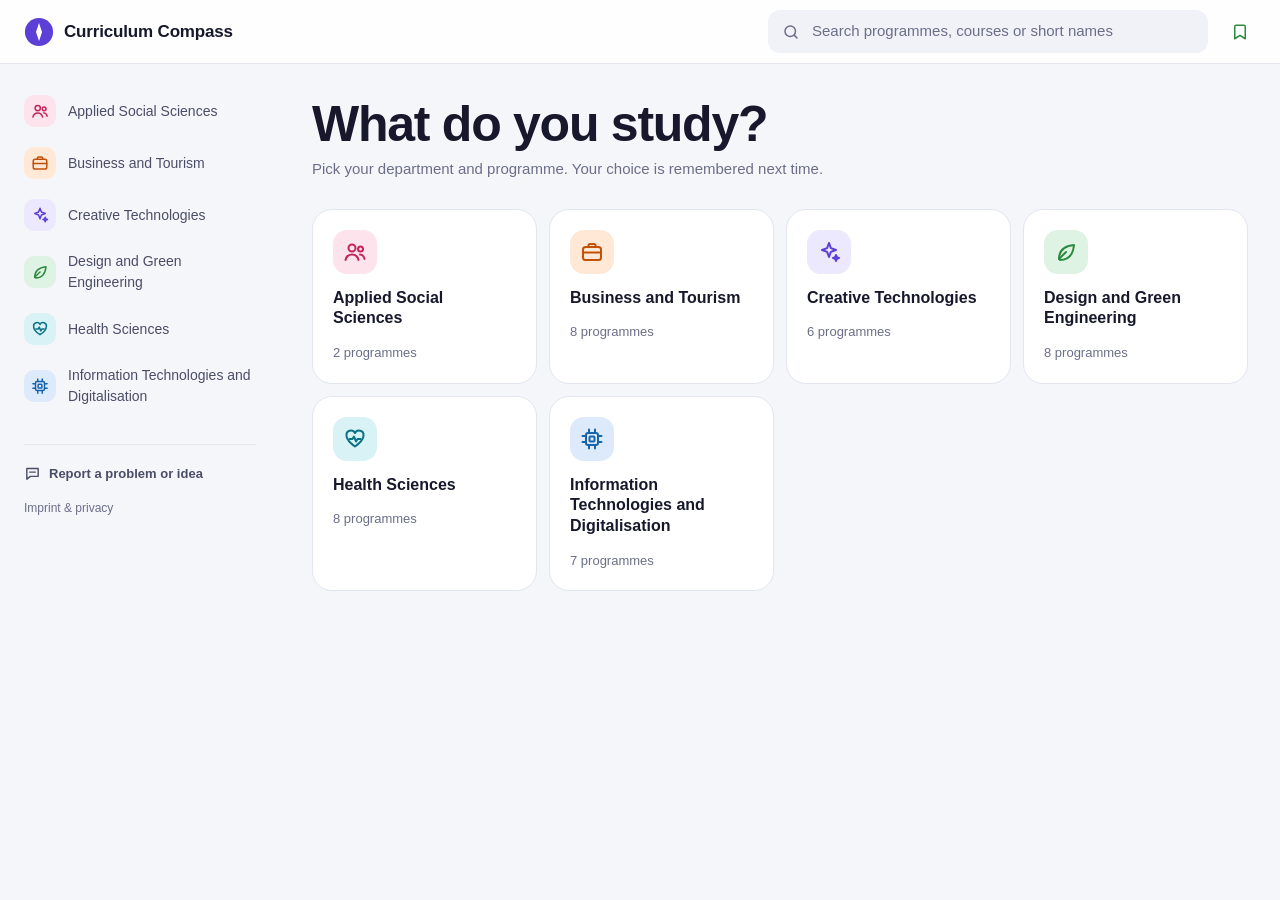
==== commit 1a5ce2eb: "Report a problem / suggest an idea: own form (Web3Forms, like Vorleser) in the sidebar and for data " ====
--- a/index.html
+++ b/index.html
@@ -73,6 +73,32 @@
     </main>
   </div>
 
+  <dialog class="feedback" id="feedback" aria-labelledby="fb-title">
+    <form id="fb-form" novalidate>
+      <div class="fb-head">
+        <h2 id="fb-title">Report a problem</h2>
+        <div class="fb-kind" role="group"><span class="ink" aria-hidden="true"></span>
+          <button type="button" data-kind="bug" data-l10n="fb.kindBug">Problem</button>
+          <button type="button" data-kind="idea" data-l10n="fb.kindIdea">Idea</button>
+        </div>
+      </div>
+      <label class="fb-label" for="fb-msg" data-l10n="fb.msgLabel">Your message</label>
+      <textarea id="fb-msg" rows="5" maxlength="4000" required></textarea>
+      <label class="fb-label" for="fb-mail" data-l10n="fb.mailLabel">Your e-mail (optional)</label>
+      <input id="fb-mail" type="email" autocomplete="email">
+      <input id="fb-bot" type="checkbox" tabindex="-1" autocomplete="off" class="fb-bot" aria-hidden="true">
+      <label class="fb-check"><input id="fb-tech" type="checkbox" checked> <span data-l10n="fb.tech">Include technical details</span></label>
+      <pre id="fb-ctx" class="fb-ctx"></pre>
+      <p class="fb-note" data-l10n="fb.privacy"></p>
+      <div class="fb-foot">
+        <span id="fb-status" role="status" aria-live="polite"></span>
+        <button type="button" class="fb-btn" id="fb-cancel" data-l10n="fb.cancel">Cancel</button>
+        <button type="submit" class="fb-btn primary" data-l10n="fb.send">Send</button>
+      </div>
+      <div class="fb-done" aria-hidden="true"><svg viewBox="0 0 24 24"><path d="M5 12.5l4 4L19 7"/></svg><span data-l10n="fb.thanks">Thank you!</span></div>
+    </form>
+  </dialog>
+
   <div class="tip" id="tip" role="tooltip"></div>
   <div class="toast" id="toast" role="status" aria-live="polite"></div>
 
--- a/style.css
+++ b/style.css
@@ -147,9 +147,65 @@
 .scrim { display: none; }
 
 /* Sidebar */
-.side-legal {
-  display: block; margin: 28px 10px 0; padding-top: 14px; border-top: 1px solid var(--line);
-  font-size: 12px; color: var(--muted); text-decoration: none; transition: color .2s;
+.side-foot { margin: 28px 10px 0; padding-top: 12px; border-top: 1px solid var(--line); display: flex; flex-direction: column; align-items: flex-start; gap: 8px; }
+.side-legal { display: block; font-size: 12px; color: var(--muted); text-decoration: none; transition: color .2s; }
+.side-feedback { display: inline-flex; align-items: center; gap: 8px; margin: 0 -8px; padding: 7px 8px; border: 0; border-radius: 9px; background: none;
+  font: inherit; font-size: 13px; font-weight: 550; color: var(--text-2); cursor: pointer; text-align: left; transition: background-color .2s, color .2s; }
+.side-feedback:hover { background: var(--surface-2); color: var(--text); }
+.side-feedback .i { width: 17px; height: 17px; flex: none; transition: transform .35s var(--spring); }
+.side-feedback:hover .i { transform: scale(1.12) rotate(-6deg); }
+
+/* Report a problem / idea */
+dialog.feedback { width: min(520px, calc(100vw - 32px)); max-height: calc(100dvh - 32px); padding: 0; border: 1px solid var(--line); border-radius: 18px;
+  background: var(--surface); color: var(--text); box-shadow: var(--tip-shadow); overflow: auto; }
+dialog.feedback[open] { animation: fbIn .38s var(--spring); }
+dialog.feedback.closing { animation: fbOut .2s ease-in forwards; }
+dialog.feedback::backdrop { background: rgba(17, 18, 25, .38); -webkit-backdrop-filter: blur(4px); backdrop-filter: blur(4px); animation: fbFade .3s ease-out; }
+dialog.feedback.closing::backdrop { animation: fbFadeOut .2s ease-in forwards; }
+@keyframes fbIn { from { opacity: 0; transform: translateY(14px) scale(.97); } }
+@keyframes fbOut { to { opacity: 0; transform: translateY(8px) scale(.98); } }
+@keyframes fbFade { from { opacity: 0; } }
+@keyframes fbFadeOut { to { opacity: 0; } }
+#fb-form { position: relative; padding: 22px 24px 20px; display: flex; flex-direction: column; }
+.fb-head { display: flex; align-items: center; justify-content: space-between; gap: 12px; margin-bottom: 8px; flex-wrap: wrap; }
+.fb-head h2 { margin: 0; font-size: 18px; }
+.fb-kind { position: relative; display: inline-flex; padding: 4px; border-radius: 10px; background: var(--surface-2); }
+.fb-kind button { position: relative; z-index: 1; border: 0; background: none; padding: 6px 14px; border-radius: 7px; font: inherit; font-size: 13px; font-weight: 600;
+  color: var(--muted); cursor: pointer; transition: color .2s; }
+.fb-kind button[aria-pressed="true"] { color: var(--text); }
+.fb-kind .ink { position: absolute; z-index: 0; top: 4px; bottom: 4px; left: 4px; border-radius: 7px; background: var(--surface); box-shadow: var(--shadow);
+  transition: transform .42s var(--spring), width .42s var(--spring); }
+.fb-label { font-size: 13px; font-weight: 600; color: var(--text-2); margin: 12px 0 6px; }
+#fb-form textarea, #fb-form input[type="email"] { font: inherit; font-size: 14px; color: var(--text); background: var(--bg); border: 1px solid var(--line);
+  border-radius: 10px; padding: 10px 12px; resize: vertical; transition: border-color .2s, box-shadow .2s; }
+#fb-form textarea:focus, #fb-form input[type="email"]:focus { outline: none; border-color: var(--accent); box-shadow: 0 0 0 3px var(--accent-soft); }
+.fb-bot { position: absolute; left: -9999px; }
+.fb-check { display: inline-flex; align-items: center; gap: 8px; margin-top: 14px; font-size: 13px; color: var(--text-2); cursor: pointer; }
+.fb-check input { accent-color: var(--accent); }
+.fb-ctx { margin: 8px 0 0; padding: 10px 12px; border-radius: 10px; background: var(--surface-2); font-size: 11.5px; line-height: 1.5; white-space: pre-wrap;
+  word-break: break-all; color: var(--muted); max-height: 120px; overflow: auto; transition: opacity .2s; }
+#fb-form:has(#fb-tech:not(:checked)) .fb-ctx { opacity: .4; text-decoration: line-through; }
+.fb-note { margin: 10px 0 0; font-size: 12px; color: var(--muted); }
+.fb-foot { display: flex; align-items: center; gap: 10px; margin-top: 18px; }
+#fb-status { flex: 1; font-size: 13px; color: var(--warn); min-height: 1em; }
+.fb-btn { border: 1px solid var(--line); background: var(--surface); color: var(--text); font: inherit; font-size: 14px; font-weight: 600; padding: 9px 16px;
+  border-radius: 10px; cursor: pointer; transition: background-color .2s, transform .25s var(--spring), opacity .2s; }
+.fb-btn:hover { background: var(--surface-2); }
+.fb-btn:active { transform: scale(.96); }
+.fb-btn.primary { background: var(--accent); border-color: var(--accent); color: #fff; }
+.fb-btn.primary:hover { background: var(--accent-strong); }
+dialog.feedback.sending .fb-btn.primary { opacity: .6; pointer-events: none; }
+.fb-done { position: absolute; inset: 0; display: flex; flex-direction: column; align-items: center; justify-content: center; gap: 10px; background: var(--surface);
+  font-size: 16px; font-weight: 600; opacity: 0; pointer-events: none; transition: opacity .25s ease-out; }
+.fb-done svg { width: 44px; height: 44px; fill: none; stroke: var(--ok); stroke-width: 2.4; stroke-linecap: round; stroke-linejoin: round;
+  stroke-dasharray: 24; stroke-dashoffset: 24; }
+dialog.feedback.sent .fb-done { opacity: 1; }
+dialog.feedback.sent .fb-done svg { animation: fbCheck .5s .1s var(--ease-out) forwards; }
+@keyframes fbCheck { to { stroke-dashoffset: 0; } }
+@media (prefers-reduced-motion: reduce) {
+  dialog.feedback[open], dialog.feedback.closing, dialog.feedback::backdrop, dialog.feedback.closing::backdrop { animation: none; }
+  .fb-kind .ink { transition: none; }
+  dialog.feedback.sent .fb-done svg { animation: none; stroke-dashoffset: 0; }
 }
 .side-legal:hover { color: var(--text); }
 .dept { margin-bottom: 2px; }
@@ -335,6 +391,13 @@
 .details h4 { margin: 14px 0 4px; font-size: 13px; font-weight: 650; color: var(--text); }
 .details p { margin: 0; max-width: 75ch; line-height: 1.55; }
 .details .facts { font-size: 13px; color: var(--muted); }
+/* Allowed absence (first thing in the details) */
+.absence ul { list-style: none; margin: 0; padding: 0; display: flex; flex-direction: column; gap: 4px; }
+.absence li { display: flex; align-items: baseline; gap: 10px; }
+.absence .abs-p { flex: none; min-width: 44px; padding: 1px 7px; border-radius: 6px; background: var(--accent-soft); color: var(--accent-strong);
+  font-size: 12px; font-weight: 700; text-align: center; font-variant-numeric: tabular-nums; }
+.absence li b { color: var(--text); font-weight: 650; }
+.absence .facts { margin-top: 6px; }
 .details .meta { margin-top: 12px; font-size: 12px; color: var(--muted); }
 .chip { flex: none; padding: 3px 8px; border-radius: 7px; background: var(--surface-2); font-size: 12px; font-weight: 650; color: var(--text-2); cursor: default; }
 .num { flex: none; text-align: right; font-size: 13px; color: var(--muted); font-variant-numeric: tabular-nums; cursor: default; }
@@ -348,16 +411,14 @@
 /* Choice cards */
 .cards { display: grid; grid-template-columns: repeat(auto-fill, minmax(230px, 1fr)); gap: 10px; }
 .opt {
-  display: flex; align-items: center; gap: 12px; padding: 14px 16px; border-radius: 16px;
-  border: 1px solid var(--line); background: var(--surface); text-align: left; cursor: pointer;
-  transition: border-color .25s, background-color .3s var(--ease-out), opacity .35s var(--ease-out), transform .3s var(--spring);
-}
-.opt:hover { border-color: var(--opt, var(--elec)); }
-.opt:active { transform: scale(.98); }
+  display: flex; align-items: center; gap: 12px; width: 100%; padding: 11px 10px; border: 0; border-radius: 10px;
+  background: transparent; text-align: left; cursor: pointer;
+  transition: background-color .3s var(--ease-out), opacity .35s var(--ease-out);
+}
+@media (hover: hover) { .opt:not([disabled]):hover { background: color-mix(in srgb, var(--opt, var(--elec)) 8%, transparent); } }
 .opt .box { display: grid; place-items: center; flex: none; width: 24px; height: 24px; border-radius: 50%; border: 2px solid color-mix(in srgb, var(--muted) 60%, transparent); color: #fff; transition: background-color .25s, border-color .25s; }
 .opt.multi .box { border-radius: 7px; }
 .opt .box svg.i { width: 13px; height: 13px; stroke-width: 3; opacity: 0; transform: scale(.4); transition: opacity .2s, transform .35s var(--spring); }
-.opt[aria-checked="true"] { border: 1px solid var(--opt, var(--elec)); background: var(--opt-soft, var(--elec-soft)); box-shadow: inset 0 0 0 1px var(--opt, var(--elec)); }
 .opt[aria-checked="true"] .box { background: var(--opt, var(--elec)); border-color: var(--opt, var(--elec)); }
 .opt[aria-checked="true"] .box svg.i { opacity: 1; transform: none; }
 .opt .lbl { flex: 1; min-width: 0; font-weight: 600; }
@@ -377,7 +438,9 @@
 .pick-sum { display: block; margin-top: 1px; font-size: 13px; font-weight: 500; color: var(--text-2); }
 .pick-sum .todo { color: var(--muted); }
 .choice-note { margin: 2px 0 10px !important; font-size: 13px; color: var(--muted); }
-.opts { display: grid; grid-template-columns: repeat(auto-fill, minmax(230px, 1fr)); gap: 8px; }
+.opts { display: flex; flex-direction: column; margin: 0 -10px; }   /* one option per line, a plain list */
+.opts > .opt + .opt { position: relative; }
+.opts > .opt + .opt::before { content: ""; position: absolute; left: 46px; right: 10px; top: 0; border-top: 1px solid var(--line); }
 /* "Clear" only takes room once there is something to clear */
 .clear-wrap { display: grid; grid-template-rows: 0fr; transition: grid-template-rows .35s var(--ease-out); }
 .clear-wrap > div { overflow: hidden; display: flex; justify-content: flex-end; }
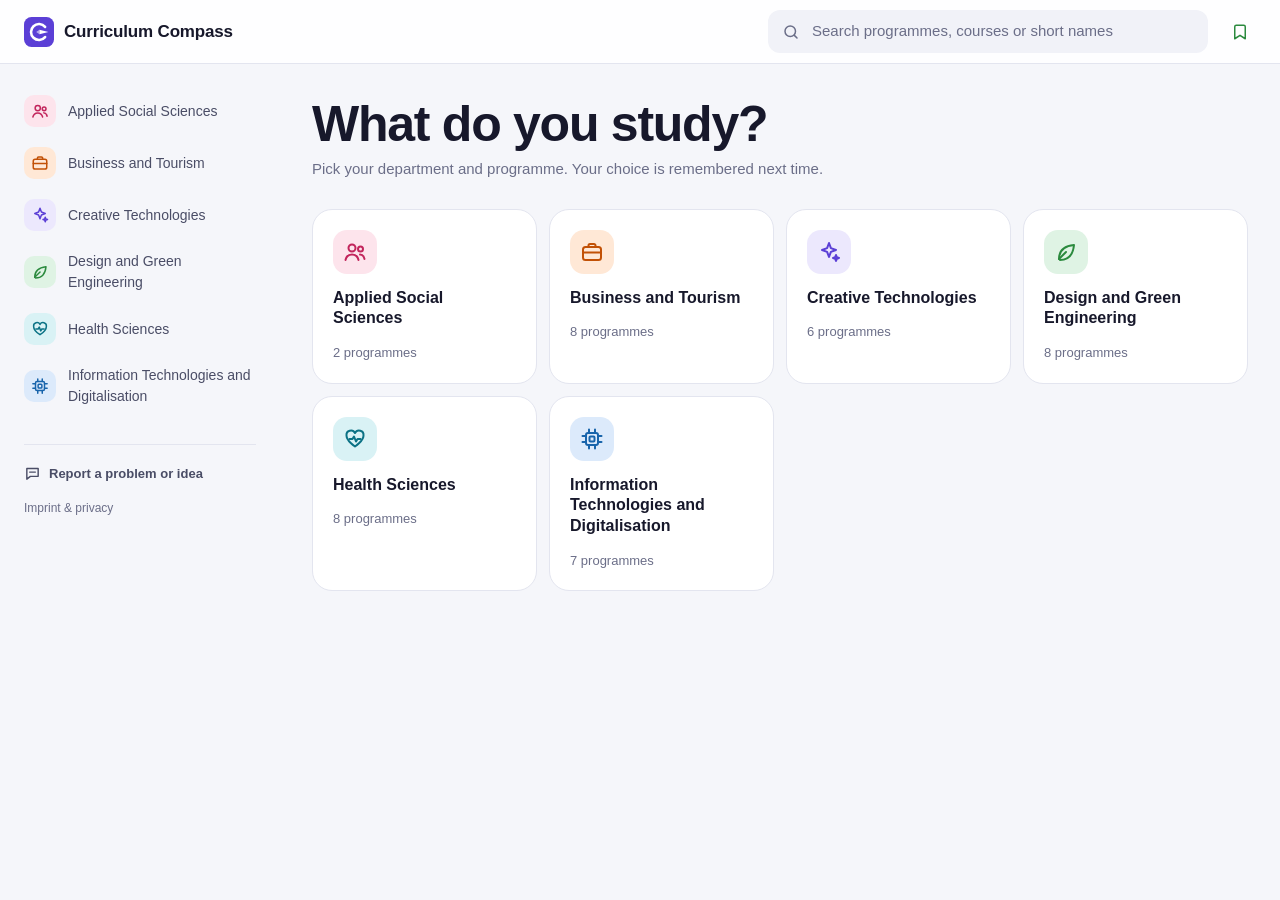
==== commit d06781e8: "New logo C (a C for Compass, the needle points into the opening); feedback form: clear notice when t" ====
--- a/index.html
+++ b/index.html
@@ -17,10 +17,9 @@
   <header class="topbar">
     <button class="icon-btn menu-btn" id="menu-btn" type="button" data-l10n-attr="aria-label:nav.showDepartments" aria-expanded="false" aria-controls="side"></button>
     <a class="brand" href="#/" data-l10n-attr="aria-label:app.home">
-      <svg class="mark" viewBox="0 0 32 32" aria-hidden="true">
-        <circle cx="16" cy="16" r="15" fill="var(--accent)"/>
-        <path d="M16 6.5l3.2 9.5L16 25.5l-3.2-9.5z" fill="#fff"/>
-        <path d="M16 16h3.2L16 25.5z" fill="#fff" fill-opacity=".5"/>
+      <svg class="mark" viewBox="0 0 64 64" aria-hidden="true">
+        <rect width="64" height="64" rx="16" fill="var(--accent)"/>
+        <path d="M45 21.1A17 17 0 1 0 45 42.9" fill="none" stroke="#fff" stroke-width="5.5" stroke-linecap="round"/><path d="M52 32L33 27L33 37Z" fill="#fff"/><path d="M26 32L33 27L33 37Z" fill="#fff" fill-opacity=".55"/>
       </svg>
       <span>Curriculum Compass</span>
     </a>
@@ -82,6 +81,7 @@
           <button type="button" data-kind="idea" data-l10n="fb.kindIdea">Idea</button>
         </div>
       </div>
+      <div class="fb-banner" id="fb-banner" role="alert"><div><p><svg viewBox="0 0 24 24" aria-hidden="true"><circle cx="12" cy="12" r="9"/><path d="M12 7.5v5.5M12 16.5v.01"/></svg><span id="fb-banner-text"></span></p></div></div>
       <label class="fb-label" for="fb-msg" data-l10n="fb.msgLabel">Your message</label>
       <textarea id="fb-msg" rows="5" maxlength="4000" required></textarea>
       <label class="fb-label" for="fb-mail" data-l10n="fb.mailLabel">Your e-mail (optional)</label>
--- a/style.css
+++ b/style.css
@@ -175,6 +175,14 @@
 .fb-kind button[aria-pressed="true"] { color: var(--text); }
 .fb-kind .ink { position: absolute; z-index: 0; top: 4px; bottom: 4px; left: 4px; border-radius: 7px; background: var(--surface); box-shadow: var(--shadow);
   transition: transform .42s var(--spring), width .42s var(--spring); }
+.fb-banner { display: grid; grid-template-rows: 0fr; transition: grid-template-rows .35s var(--ease-out), margin .35s var(--ease-out); }
+.fb-banner > div { overflow: hidden; }
+.fb-banner p { display: flex; gap: 10px; align-items: flex-start; margin: 0; padding: 10px 12px; border-radius: 10px; background: var(--warn-soft);
+  color: var(--warn); font-size: 13.5px; line-height: 1.45; opacity: 0; transform: translateY(-4px); transition: opacity .25s ease-out, transform .35s var(--spring); }
+.fb-banner svg { width: 18px; height: 18px; flex: none; margin-top: 1px; fill: none; stroke: currentColor; stroke-width: 2; stroke-linecap: round; }
+.fb-banner.show { grid-template-rows: 1fr; margin-top: 4px; }
+.fb-banner.show p { opacity: 1; transform: none; }
+dialog.feedback.blocked .fb-btn.primary { opacity: .45; pointer-events: none; }
 .fb-label { font-size: 13px; font-weight: 600; color: var(--text-2); margin: 12px 0 6px; }
 #fb-form textarea, #fb-form input[type="email"] { font: inherit; font-size: 14px; color: var(--text); background: var(--bg); border: 1px solid var(--line);
   border-radius: 10px; padding: 10px 12px; resize: vertical; transition: border-color .2s, box-shadow .2s; }
@@ -204,7 +212,7 @@
 @keyframes fbCheck { to { stroke-dashoffset: 0; } }
 @media (prefers-reduced-motion: reduce) {
   dialog.feedback[open], dialog.feedback.closing, dialog.feedback::backdrop, dialog.feedback.closing::backdrop { animation: none; }
-  .fb-kind .ink { transition: none; }
+  .fb-kind .ink, .fb-banner, .fb-banner p { transition: none; }
   dialog.feedback.sent .fb-done svg { animation: none; stroke-dashoffset: 0; }
 }
 .side-legal:hover { color: var(--text); }
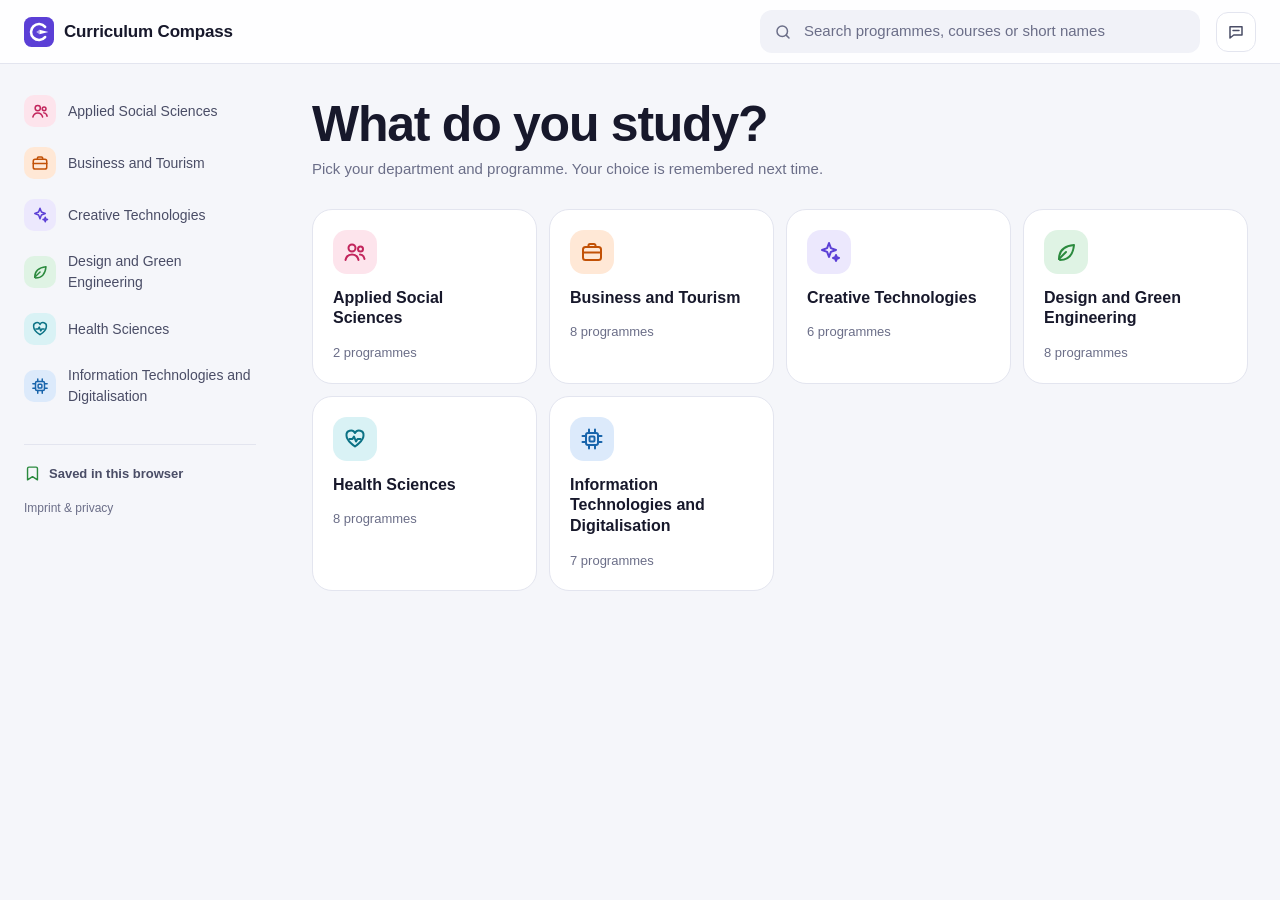
==== commit 3720bfc0: "Absence counter per course; phones: semester overview in the info card (swipe up), centred head, ful" ====
--- a/index.html
+++ b/index.html
@@ -3,8 +3,25 @@
 <head>
   <meta charset="utf-8">
   <meta name="viewport" content="width=device-width, initial-scale=1">
-  <title>Curriculum Compass</title>
-  <meta name="description" content="Unofficial overview of the FH Salzburg curricula, tailored to your major, with your electives saved in your browser.">
+  <title>Curriculum Compass – FH Salzburg curricula, tailored to your major</title>
+  <meta name="description" content="Unofficial overview of all 39 FH Salzburg degree programmes: pick your major and electives and see every semester with ECTS, SWS, workload and allowed absence. Free, no account.">
+  <!-- SEO: the public address (host-specific on purpose – search engines need an absolute URL). Change when the app moves. -->
+  <link rel="canonical" href="https://simon.schnetzer.at/compass/">
+  <meta property="og:type" content="website">
+  <meta property="og:site_name" content="Curriculum Compass">
+  <meta property="og:title" content="Curriculum Compass – FH Salzburg curricula, tailored to your major">
+  <meta property="og:description" content="All 39 FH Salzburg degree programmes: your semesters with ECTS, SWS, workload and electives.">
+  <meta property="og:url" content="https://simon.schnetzer.at/compass/">
+  <meta property="og:image" content="https://simon.schnetzer.at/images/projects/compass.jpg">
+  <meta name="twitter:card" content="summary_large_image">
+  <script type="application/ld+json">
+  {"@context": "https://schema.org", "@type": "WebApplication", "name": "Curriculum Compass",
+   "url": "https://simon.schnetzer.at/compass/", "applicationCategory": "EducationalApplication", "operatingSystem": "Any (web browser)",
+   "description": "Unofficial overview of all FH Salzburg degree programmes, tailored to your major, with ECTS, SWS and electives per semester.",
+   "inLanguage": ["en", "de"], "isAccessibleForFree": true, "offers": {"@type": "Offer", "price": "0", "priceCurrency": "EUR"},
+   "author": {"@type": "Person", "name": "Simon Schnetzer", "url": "https://simon.schnetzer.at"},
+   "about": {"@type": "CollegeOrUniversity", "name": "FH Salzburg", "url": "https://www.fh-salzburg.ac.at"}}
+  </script>
   <meta name="color-scheme" content="light dark">
   <meta name="theme-color" content="#ffffff" media="(prefers-color-scheme: light)">
   <meta name="theme-color" content="#14151f" media="(prefers-color-scheme: dark)">
@@ -31,7 +48,7 @@
       </label>
       <div class="search-results" id="search-results" role="listbox"></div>
     </div>
-    <span class="status-ico saved" id="saved" tabindex="0" role="img" data-tip="saved" data-l10n-attr="aria-label:status.savedLabel"></span>
+    <button class="icon-btn fb-top" id="fb-top" type="button" data-feedback="bug" data-tip="text" data-touch-silent hidden data-l10n-attr="aria-label:fb.open"></button>
   </header>
 
   <div class="shell">
@@ -57,8 +74,11 @@
 
         <div id="pickers"></div>
 
-        <section class="overview" id="overview" aria-label="Semesters"></section>
-        <p class="picks-info" id="picks-info"></p>
+        <!-- Phones: this block moves into the programme info card (swipe it up to see it), see moveOverview() in app.js -->
+        <div class="overview-wrap" id="overview-wrap">
+          <section class="overview" id="overview" aria-label="Semesters"></section>
+          <p class="picks-info" id="picks-info"></p>
+        </div>
 
         <div id="semesters"></div>
 
--- a/style.css
+++ b/style.css
@@ -22,6 +22,8 @@
   --warn: #c2410c;
   --warn-soft: #fff1e6;
   --ok: #2b8a3e;
+  --bad: #c92a2a;
+  --bad-soft: #fff0f0;
   --tip-bg: #17182b;
   --tip-text: #ffffff;
   --tip-muted: #b9bbd0;
@@ -64,6 +66,8 @@
     --warn: #ffa26b;
     --warn-soft: #3a2516;
     --ok: #69db7c;
+    --bad: #ff8787;
+    --bad-soft: #3a1c1f;
     --tip-bg: #2a2c3e;
     --tip-text: #f4f5fb;
     --tip-muted: #a9abc2;
@@ -134,6 +138,9 @@
 .saved.pop svg.i { animation: pop .45s var(--spring) both; }
 @keyframes pop { from { opacity: 0; transform: scale(.5) rotate(-12deg); } }
 body.is-offline .saved { color: var(--warn); }
+.side-saved { display: inline-flex; align-items: center; gap: 8px; margin: 0 -8px; padding: 7px 8px; border-radius: 9px; font-size: 13px; font-weight: 550; cursor: default; }
+.side-saved span { color: var(--text-2); }
+.side-saved .i { width: 17px; height: 17px; flex: none; }
 .menu-btn { display: none; }
 
 /* ---------- Shell ---------- */
@@ -355,7 +362,7 @@
 /* Semesters */
 .semester { margin-top: 46px; scroll-margin-top: calc(var(--top) + 20px); }
 .sem-head { display: flex; align-items: baseline; justify-content: space-between; gap: 12px; margin-bottom: 4px; }
-.sem-head h2 { margin: 0; font-size: 28px; letter-spacing: -.02em; }
+.sem-head h2 { margin: 0 auto 0 0; font-size: 28px; letter-spacing: -.02em; }
 .sem-head .sum { display: inline-flex; align-items: center; gap: 8px; border: 0; background: none; padding: 4px 0; font-size: 14px; font-weight: 600; color: var(--muted); cursor: default; }
 .sem-head .warn-ico { display: inline-grid; place-items: center; color: var(--warn); }
 .group { margin-top: 18px; }
@@ -399,14 +406,60 @@
 .details h4 { margin: 14px 0 4px; font-size: 13px; font-weight: 650; color: var(--text); }
 .details p { margin: 0; max-width: 75ch; line-height: 1.55; }
 .details .facts { font-size: 13px; color: var(--muted); }
-/* Allowed absence (first thing in the details) */
-.absence ul { list-style: none; margin: 0; padding: 0; display: flex; flex-direction: column; gap: 4px; }
-.absence li { display: flex; align-items: baseline; gap: 10px; }
-.absence .abs-p { flex: none; min-width: 44px; padding: 1px 7px; border-radius: 6px; background: var(--accent-soft); color: var(--accent-strong);
-  font-size: 12px; font-weight: 700; text-align: center; font-variant-numeric: tabular-nums; }
-.absence li b { color: var(--text); font-weight: 650; }
+[hidden] { display: none !important; }
+/* Allowed absence (first thing in the details): count missed lessons, see what is left */
+.abs-head { display: flex; align-items: center; justify-content: space-between; gap: 12px; flex-wrap: wrap; }
+.abs-head h4.first { margin: 4px 0; }
+.abs-rule { display: inline-flex; align-items: center; gap: 2px; padding: 3px; border-radius: 9px; background: var(--surface-2); font-size: 12px; }
+.abs-rule span { padding: 0 6px 0 4px; color: var(--muted); font-weight: 600; }
+.abs-rule button { border: 0; background: none; padding: 3px 8px; border-radius: 6px; font: inherit; font-weight: 650; color: var(--muted); cursor: pointer;
+  font-variant-numeric: tabular-nums; transition: background-color .2s, color .2s, box-shadow .2s; }
+.abs-rule button[aria-pressed="true"] { background: var(--surface); color: var(--text); box-shadow: var(--shadow); }
+.abs-track { display: flex; align-items: center; flex-wrap: wrap; gap: 8px 10px; margin-top: 8px; }
+.abs-label { font-weight: 600; color: var(--text); }
+.abs-unit { color: var(--muted); font-size: 13px; }
+.stepper { display: inline-flex; align-items: center; border: 1px solid var(--line); border-radius: 10px; background: var(--surface); }
+.stepper button { width: 32px; height: 30px; border: 0; background: none; font: inherit; font-size: 16px; color: var(--text-2); cursor: pointer;
+  border-radius: 9px; transition: background-color .2s, transform .25s var(--spring); }
+.stepper button:hover:not(:disabled) { background: var(--surface-2); }
+.stepper button:active:not(:disabled) { transform: scale(.9); }
+.stepper button:disabled { opacity: .35; cursor: default; }
+.stepper output { min-width: 28px; text-align: center; font-weight: 700; color: var(--text); font-variant-numeric: tabular-nums; }
+.abs-session { margin-left: auto; border: 1px solid var(--line); background: var(--surface); padding: 5px 10px; border-radius: 9px; font: inherit; font-size: 13px;
+  font-weight: 600; color: var(--text-2); cursor: pointer; transition: background-color .2s, border-color .2s, transform .25s var(--spring); }
+.abs-session:hover { background: var(--surface-2); border-color: var(--accent-line); }
+.abs-session:active { transform: scale(.96); }
+.abs-bar { position: relative; height: 8px; margin-top: 12px; border-radius: 4px; background: var(--surface-2); overflow: hidden; cursor: default; }
+.abs-bar i { position: absolute; inset: 0 auto 0 0; border-radius: 4px; background: var(--ok); transition: width .5s var(--ease-out), background-color .3s; }
+.abs-bar.warn i { background: var(--warn); }
+.abs-bar.over i { background: var(--bad); }
+.abs-left { margin-top: 6px !important; font-size: 13.5px; color: var(--text-2); transition: color .3s; }
+.abs-left b { color: var(--text); font-weight: 700; }
+.abs-left.warn { color: var(--warn); }
+.abs-left.over { color: var(--bad); font-weight: 600; }
 .absence .facts { margin-top: 6px; }
+/* ring in the course row (only when something is entered) */
+.abs-ring { flex: none; display: inline-flex; align-items: center; gap: 5px; padding: 2px 8px 2px 4px; border-radius: 999px; background: var(--surface-2);
+  font-size: 12px; font-weight: 650; color: var(--text-2); font-variant-numeric: tabular-nums; cursor: default; animation: abs-in .35s var(--spring); }
+.abs-ring svg { width: 18px; height: 18px; }
+.abs-ring circle { fill: none; stroke-width: 3; }
+.abs-ring .trk { stroke: color-mix(in srgb, var(--muted) 30%, transparent); }
+.abs-ring .val { stroke: var(--ok); stroke-linecap: round; transition: stroke-dasharray .5s var(--ease-out), stroke .3s; }
+.abs-ring.warn .val { stroke: var(--warn); }
+.abs-ring.over .val { stroke: var(--bad); }
+.abs-ring.over { background: var(--bad-soft); color: var(--bad); }
+@keyframes abs-in { from { opacity: 0; transform: scale(.8); } }
+/* semester header: note + reset */
+.abs-sem { display: inline-flex; align-items: center; gap: 6px; padding: 3px 10px; border-radius: 999px; background: var(--warn-soft); color: var(--warn);
+  font-size: 13px; font-weight: 650; cursor: default; animation: abs-in .35s var(--spring); }
+.abs-sem.over { background: var(--bad-soft); color: var(--bad); }
+.abs-sem svg { width: 15px; height: 15px; }
+.abs-reset { border: 0; background: none; padding: 4px 6px; border-radius: 7px; font: inherit; font-size: 13px; color: var(--muted); cursor: pointer;
+  transition: color .2s, background-color .2s; }
+.abs-reset:hover { color: var(--text); background: var(--surface-2); }
 .details .meta { margin-top: 12px; font-size: 12px; color: var(--muted); }
+/* Phones: what the row leaves out (type, SWS, assessment, hours) is the first line of the details */
+.facts-line { display: none; }
 .chip { flex: none; padding: 3px 8px; border-radius: 7px; background: var(--surface-2); font-size: 12px; font-weight: 650; color: var(--text-2); cursor: default; }
 .num { flex: none; text-align: right; font-size: 13px; color: var(--muted); font-variant-numeric: tabular-nums; cursor: default; }
 .num.sws { width: 60px; }
@@ -513,7 +566,8 @@
 .tip li + li { margin-top: 2px; }
 .tip p { margin: 0; }
 .tip p + p { margin-top: 8px; }
-.tip.small { padding: 8px 12px; font-size: 12px; white-space: nowrap; }
+/* short tips: one line when they fit, otherwise they wrap inside the bubble (nowrap let long text overflow) */
+.tip.small { padding: 8px 12px; font-size: 12px; width: max-content; }
 
 /* ---------- Motion ---------- */
 .enter { animation: enter .5s var(--ease-out) both; animation-delay: calc(var(--i, 0) * 30ms); }
@@ -548,11 +602,43 @@
   .sem-card { gap: 10px; padding: 12px; }
   .ring { width: 36px; height: 36px; }
   .sem-card b { font-size: 18px; }
-  .num.sws, .num.assess, .num.hours { display: none; }
+  .per-day { max-width: 100%; padding: 2px 6px; gap: 3px; font-size: 11.5px; white-space: nowrap; overflow: hidden; }
+  .num.sws, .num.assess, .num.hours, .row .chip { display: none; }
+  .facts-line { display: flex; flex-wrap: wrap; align-items: center; gap: 4px 8px; margin: 2px 0 10px !important; font-size: 13px; color: var(--muted); }
+  .facts-line .chip { font-size: 11px; padding: 2px 7px; }
+  /* programme head centred; track buttons full width (up to a comfortable maximum) */
+  .title-row { flex-wrap: wrap; justify-content: center; gap: 12px; text-align: center; }
+  .title-row h1 { flex: 1 0 100%; }
+  .subtitle { text-align: center; }
+  .notes-slot { justify-items: center; }
+  .picker-label { justify-content: center; }
+  .pills { flex-direction: column; align-items: center; }
+  .pill { width: 100%; max-width: 420px; justify-content: center; }
+  .abs-session { margin-left: 0; }
+  .abs-ring-n { display: none; }
+  .abs-ring { padding: 2px; }
   .row { padding: 6px 12px; }
   .details .inner { padding-left: 24px; padding-right: 12px; }
   .search-field { padding: 8px 12px; }
 }
+/* Phones: semester rings + picks live in the programme card (swipe up), not on the page */
+@media (hover: none) and (max-width: 900px) {
+  .main .overview-wrap { display: none; }
+}
+.tip .t-more { display: grid; grid-template-rows: 0fr; transition: grid-template-rows .5s var(--ease-out); }
+.tip .t-more-in { min-height: 0; overflow: hidden; }
+.tip.expanded .t-more { grid-template-rows: 1fr; }
+.tip.expanded .t-more-in { overflow: auto; max-height: 62vh; overscroll-behavior: contain; }
+.tip .overview-wrap { padding-top: 14px; margin-top: 12px; border-top: 1px solid color-mix(in srgb, var(--tip-text) 14%, transparent);
+  opacity: 0; transform: translateY(8px); transition: opacity .3s ease-out, transform .45s var(--spring); }
+.tip.expanded .overview-wrap { opacity: 1; transform: none; transition-delay: .08s; }
+.tip .overview { margin-top: 0; }
+.tip .sem-card { background: color-mix(in srgb, var(--tip-text) 7%, transparent); border-color: color-mix(in srgb, var(--tip-text) 12%, transparent); color: var(--tip-text); }
+.tip .sem-card small, .tip .picks-info { color: var(--tip-muted); }
+.tip .picks-info { margin: 12px 0 2px; }
+/* the hint: pulls up once, a little, and settles back */
+.tip.sheet.hint { animation: sheet-hint .9s var(--ease-out); }
+@keyframes sheet-hint { 0% { transform: none; } 35% { transform: translateY(-16px); } 100% { transform: none; } }
 /* Touch: tooltips open as a card at the bottom */
 @media (hover: none) {
   .tip.sheet { left: 12px !important; right: 12px; top: auto !important; bottom: calc(12px + env(safe-area-inset-bottom)); max-width: none; white-space: normal; --from: 12px; padding-top: 18px; touch-action: none; }
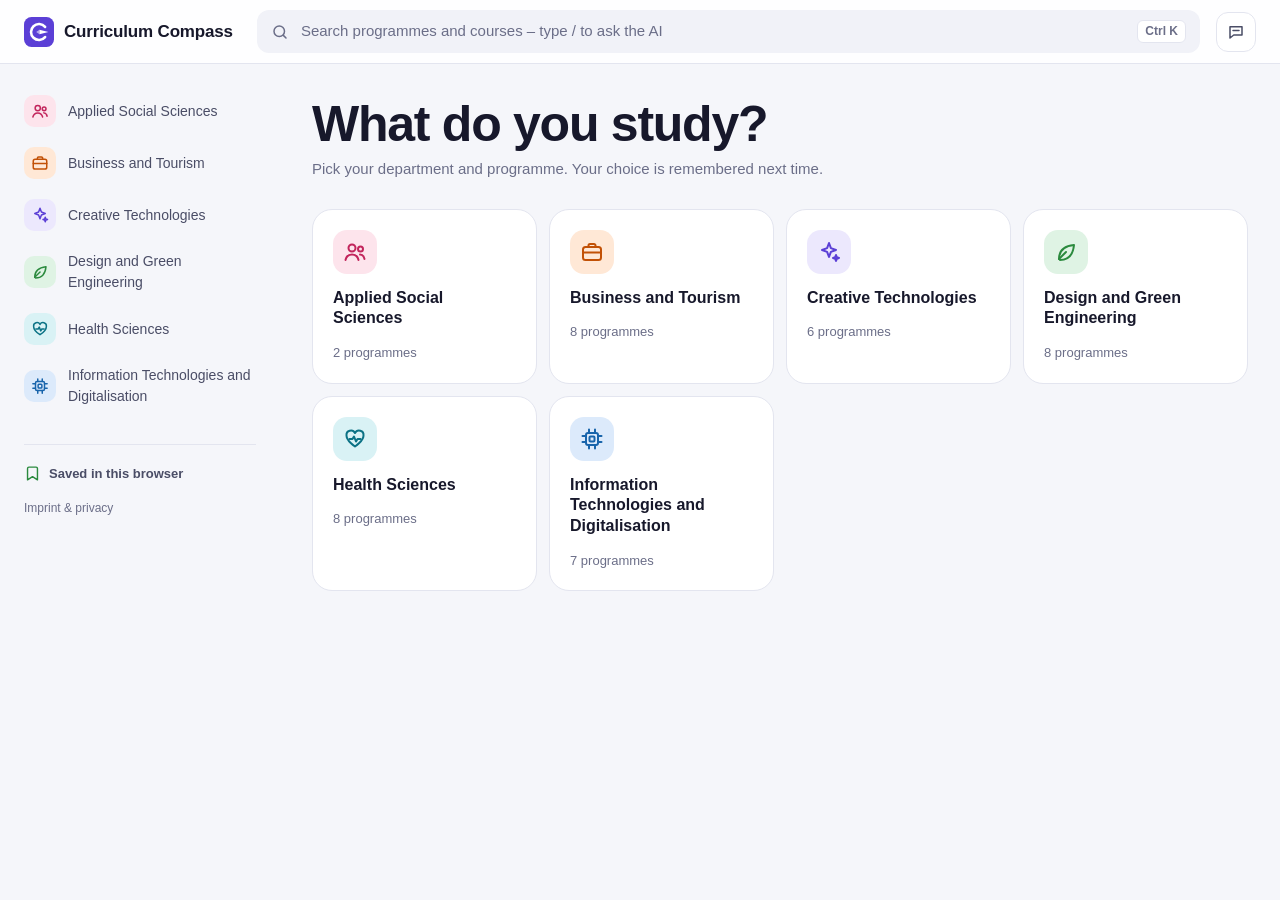
==== commit 941a61f2: "Ask the AI with / in the search; search fills the bar, ⌘K / Ctrl+K opens it; 16px input on phones (n" ====
--- a/index.html
+++ b/index.html
@@ -45,6 +45,7 @@
         <span class="search-icon" aria-hidden="true"></span>
         <input id="search" type="search" autocomplete="off" data-l10n-attr="placeholder:search.placeholder;aria-label:search.label"
                role="combobox" aria-expanded="false" aria-controls="search-results" aria-autocomplete="list">
+        <kbd class="search-kbd" id="search-kbd" aria-hidden="true"></kbd>
       </label>
       <div class="search-results" id="search-results" role="listbox"></div>
     </div>
--- a/style.css
+++ b/style.css
@@ -105,11 +105,40 @@
 }
 .brand { display: flex; align-items: center; gap: 10px; color: var(--text); text-decoration: none; font-weight: 700; font-size: 17px; letter-spacing: -.01em; white-space: nowrap; }
 .mark { width: 30px; height: 30px; }
-.search { position: relative; flex: 0 1 440px; margin-left: auto; min-width: 0; }
+/* the search takes all the free space; ⌘K / Ctrl+K opens it (hint only on computers) */
+.search { position: relative; flex: 1 1 auto; margin-left: 8px; min-width: 0; }
 .search-field { display: flex; align-items: center; gap: 10px; padding: 9px 14px; border-radius: 12px; background: var(--surface-2); color: var(--muted); transition: box-shadow .2s; }
 .search-field:focus-within { box-shadow: 0 0 0 2px var(--accent); }
 .search-field input { flex: 1; min-width: 0; border: 0; background: none; font: inherit; color: var(--text); outline: none; }
 .search-field input::placeholder { color: var(--muted); }
+.search-kbd { flex: none; padding: 2px 7px; border-radius: 6px; border: 1px solid var(--line); background: var(--surface); color: var(--muted);
+  font-family: inherit; font-size: 12px; font-weight: 600; line-height: 1.4; transition: opacity .2s; }
+.search-field:focus-within .search-kbd { opacity: 0; }
+@media (hover: none) { .search-kbd { display: none; } }
+/* iOS zooms into inputs below 16px – so phones and tablets get 16px */
+@media (hover: none), (max-width: 900px) { .search-field input { font-size: 16px; } }
+/* "/" asks the AI */
+.ask { padding: 8px 8px 6px; }
+.ask-head { display: flex; align-items: flex-start; gap: 8px; margin: 0 0 8px; font-weight: 650; color: var(--text); }
+.ask-head svg.i { flex: none; width: 18px; height: 18px; margin-top: 2px; color: var(--accent); }
+.ask-go { display: flex; align-items: center; gap: 10px; width: 100%; padding: 10px 12px; border: 1px solid var(--accent-line); border-radius: 12px;
+  background: var(--accent-soft); color: var(--text); font: inherit; text-align: left; cursor: pointer; transition: background-color .2s, transform .25s var(--spring); }
+.ask-go span { flex: 1; min-width: 0; }
+.ask-go:hover { background: color-mix(in srgb, var(--accent-soft) 70%, var(--accent) 12%); }
+.ask-go:active { transform: scale(.98); }
+.ask-go kbd { flex: none; padding: 1px 7px; border-radius: 6px; background: var(--surface); color: var(--muted); font: inherit; font-size: 12px; }
+.ask-msg { margin: 4px 2px; color: var(--muted); font-size: 14px; line-height: 1.5; }
+.ask-msg.warn { color: var(--warn); }
+.ask-wait { display: flex; align-items: center; gap: 5px; margin: 6px 2px; color: var(--muted); font-size: 14px; }
+.ask-wait i { width: 6px; height: 6px; border-radius: 50%; background: var(--accent); animation: ask-dot 1s ease-in-out infinite; }
+.ask-wait i:nth-child(2) { animation-delay: .15s; } .ask-wait i:nth-child(3) { animation-delay: .3s; }
+.ask-wait span { margin-left: 6px; }
+@keyframes ask-dot { 0%, 100% { opacity: .3; transform: translateY(0); } 50% { opacity: 1; transform: translateY(-3px); } }
+.ask-answer { max-height: min(55vh, 460px); overflow: auto; color: var(--text-2); font-size: 14.5px; line-height: 1.55; animation: abs-in .35s var(--spring); }
+.ask-answer p { margin: 0 0 8px; }
+.ask-answer ul { margin: 0 0 8px; padding-left: 18px; }
+.ask-answer b { color: var(--text); }
+.ask-note { margin: 6px 2px 0; font-size: 12px; color: var(--muted); }
 .search-results {
   position: absolute; top: calc(100% + 8px); left: 0; right: 0; padding: 6px; border-radius: 16px;
   background: var(--surface); border: 1px solid var(--line); box-shadow: var(--tip-shadow);
